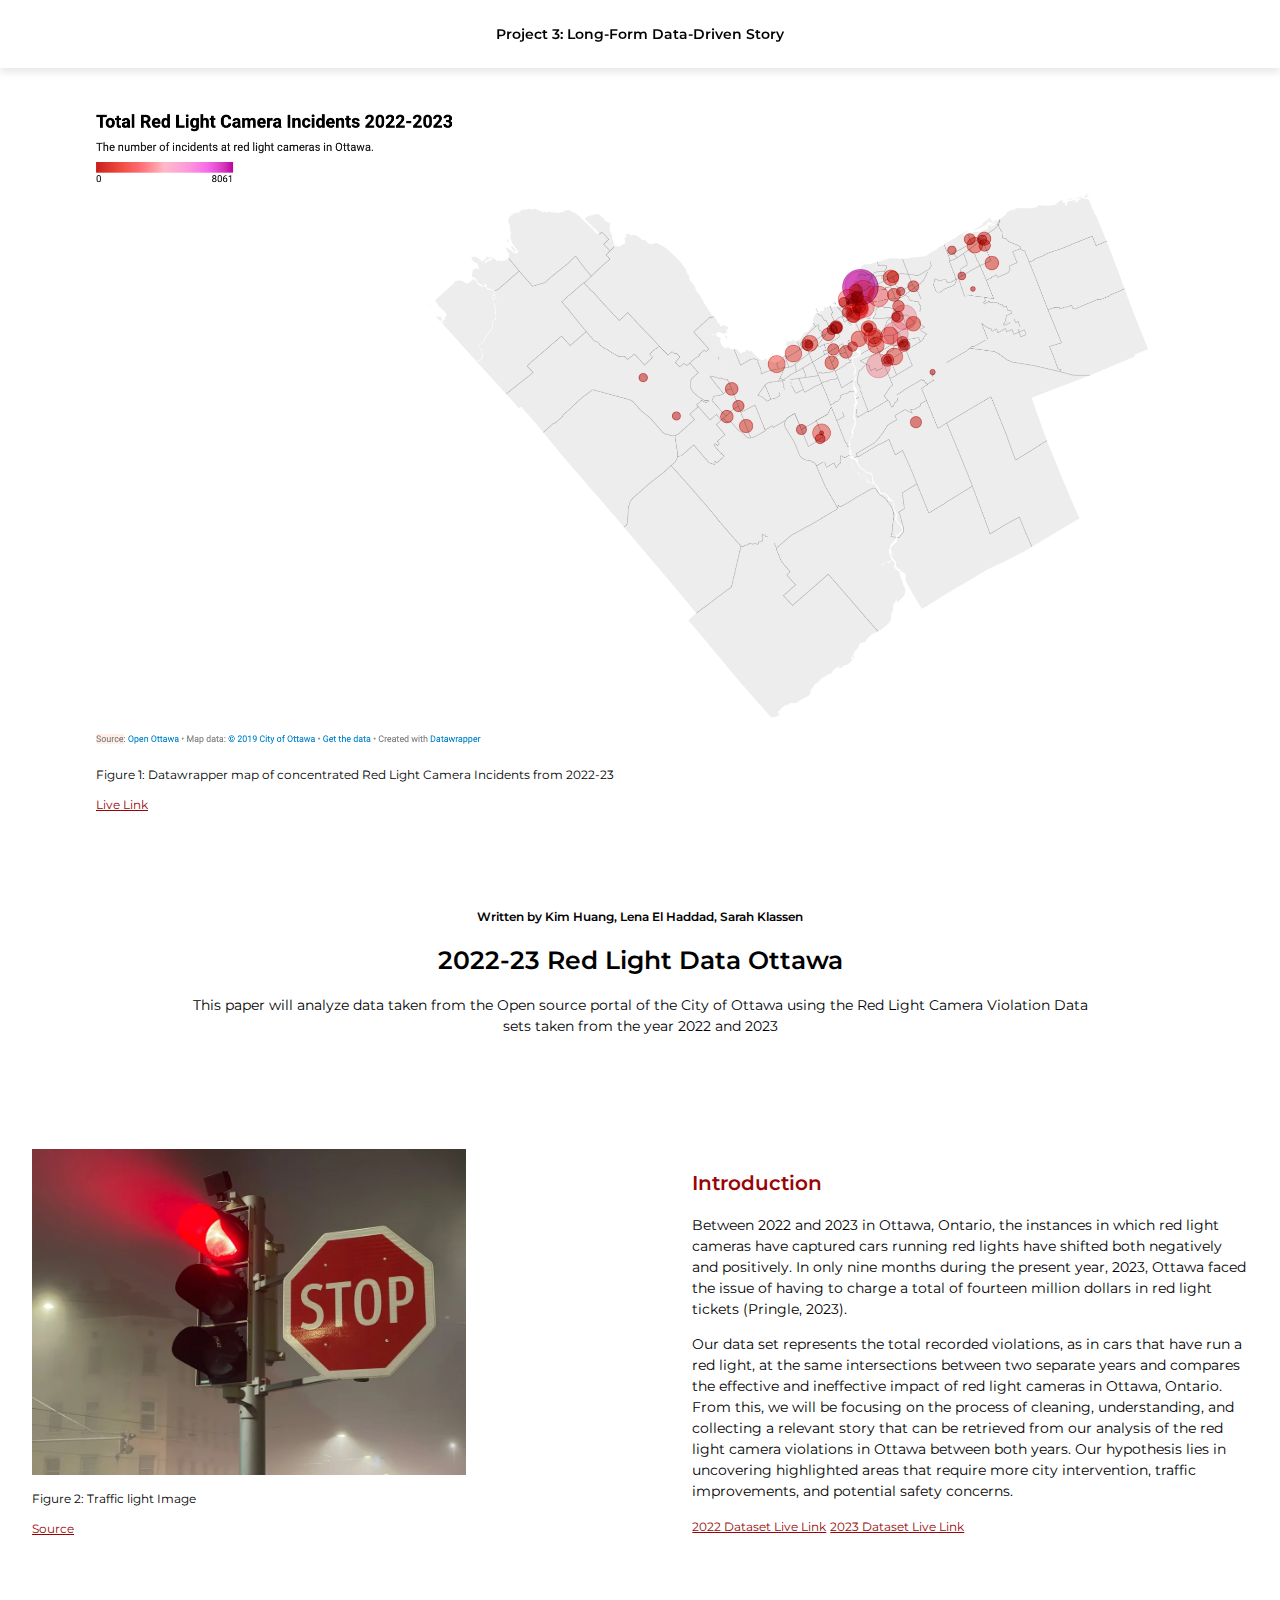
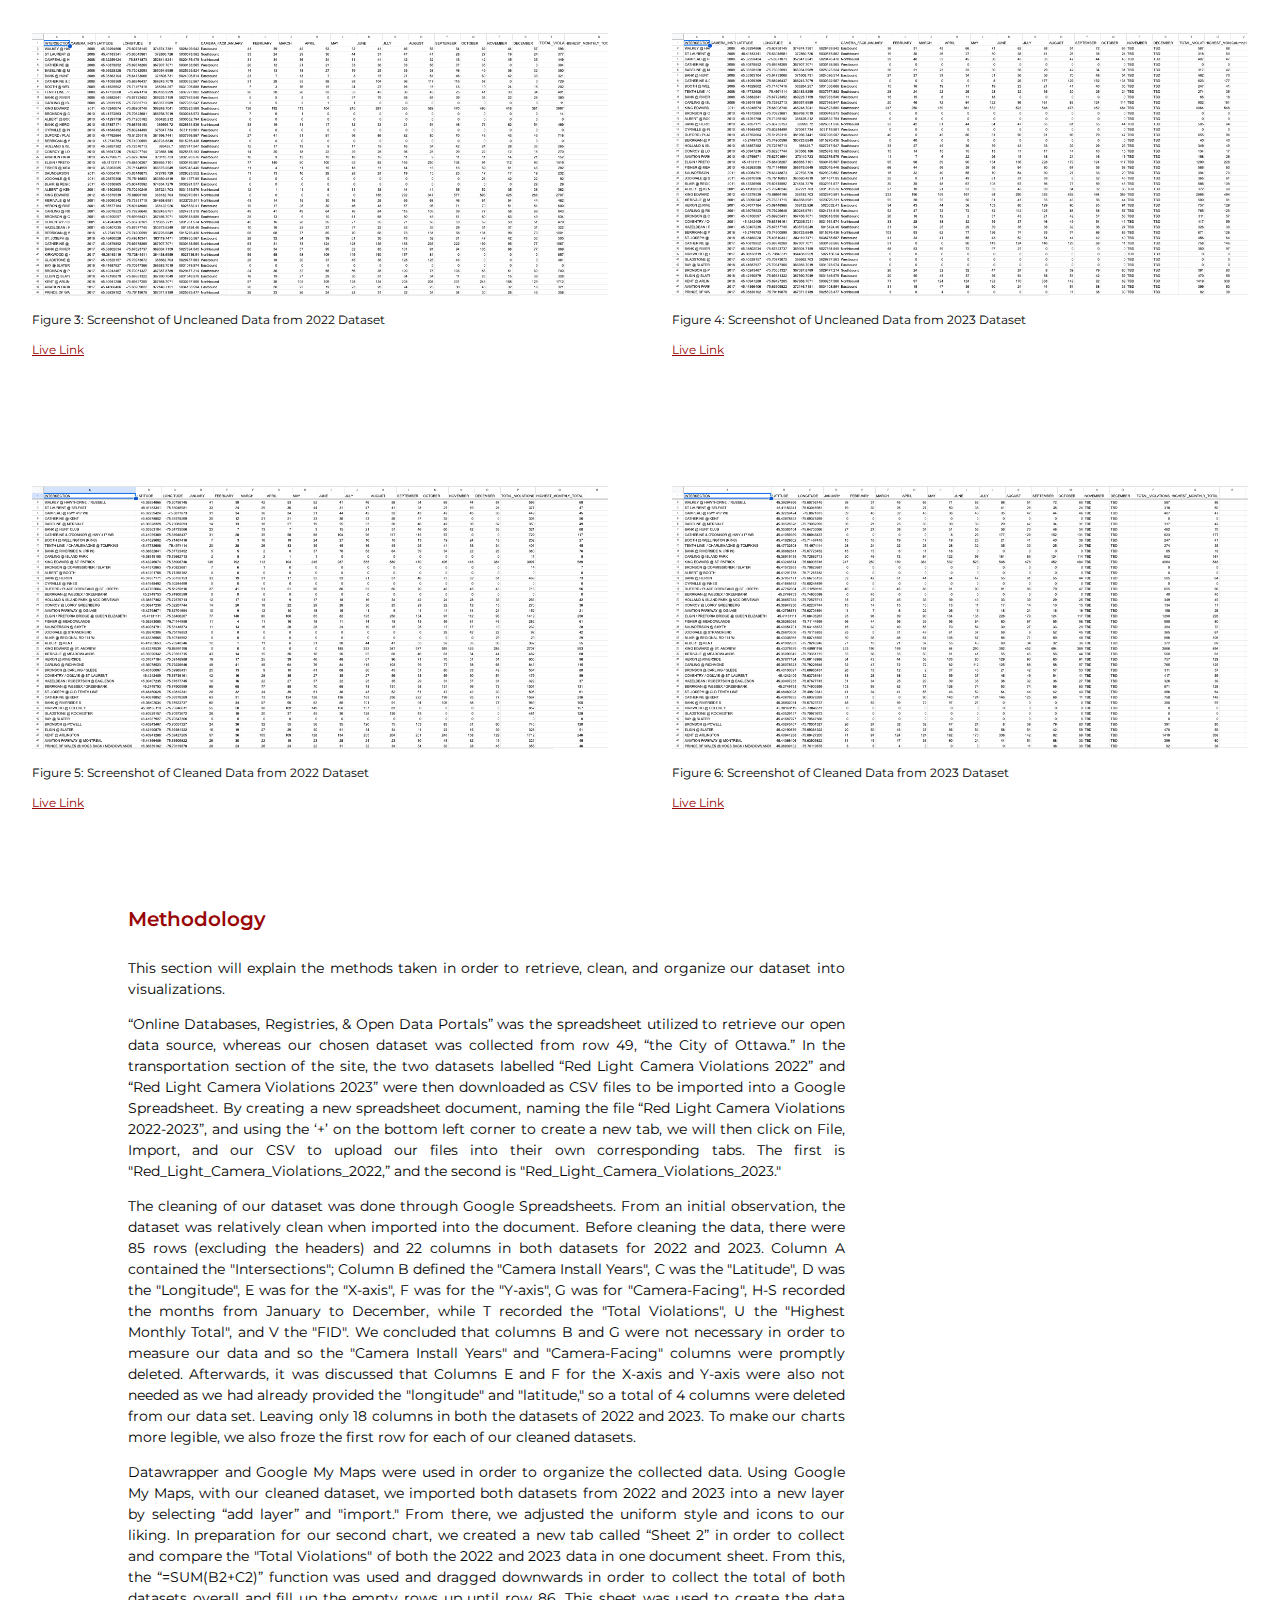
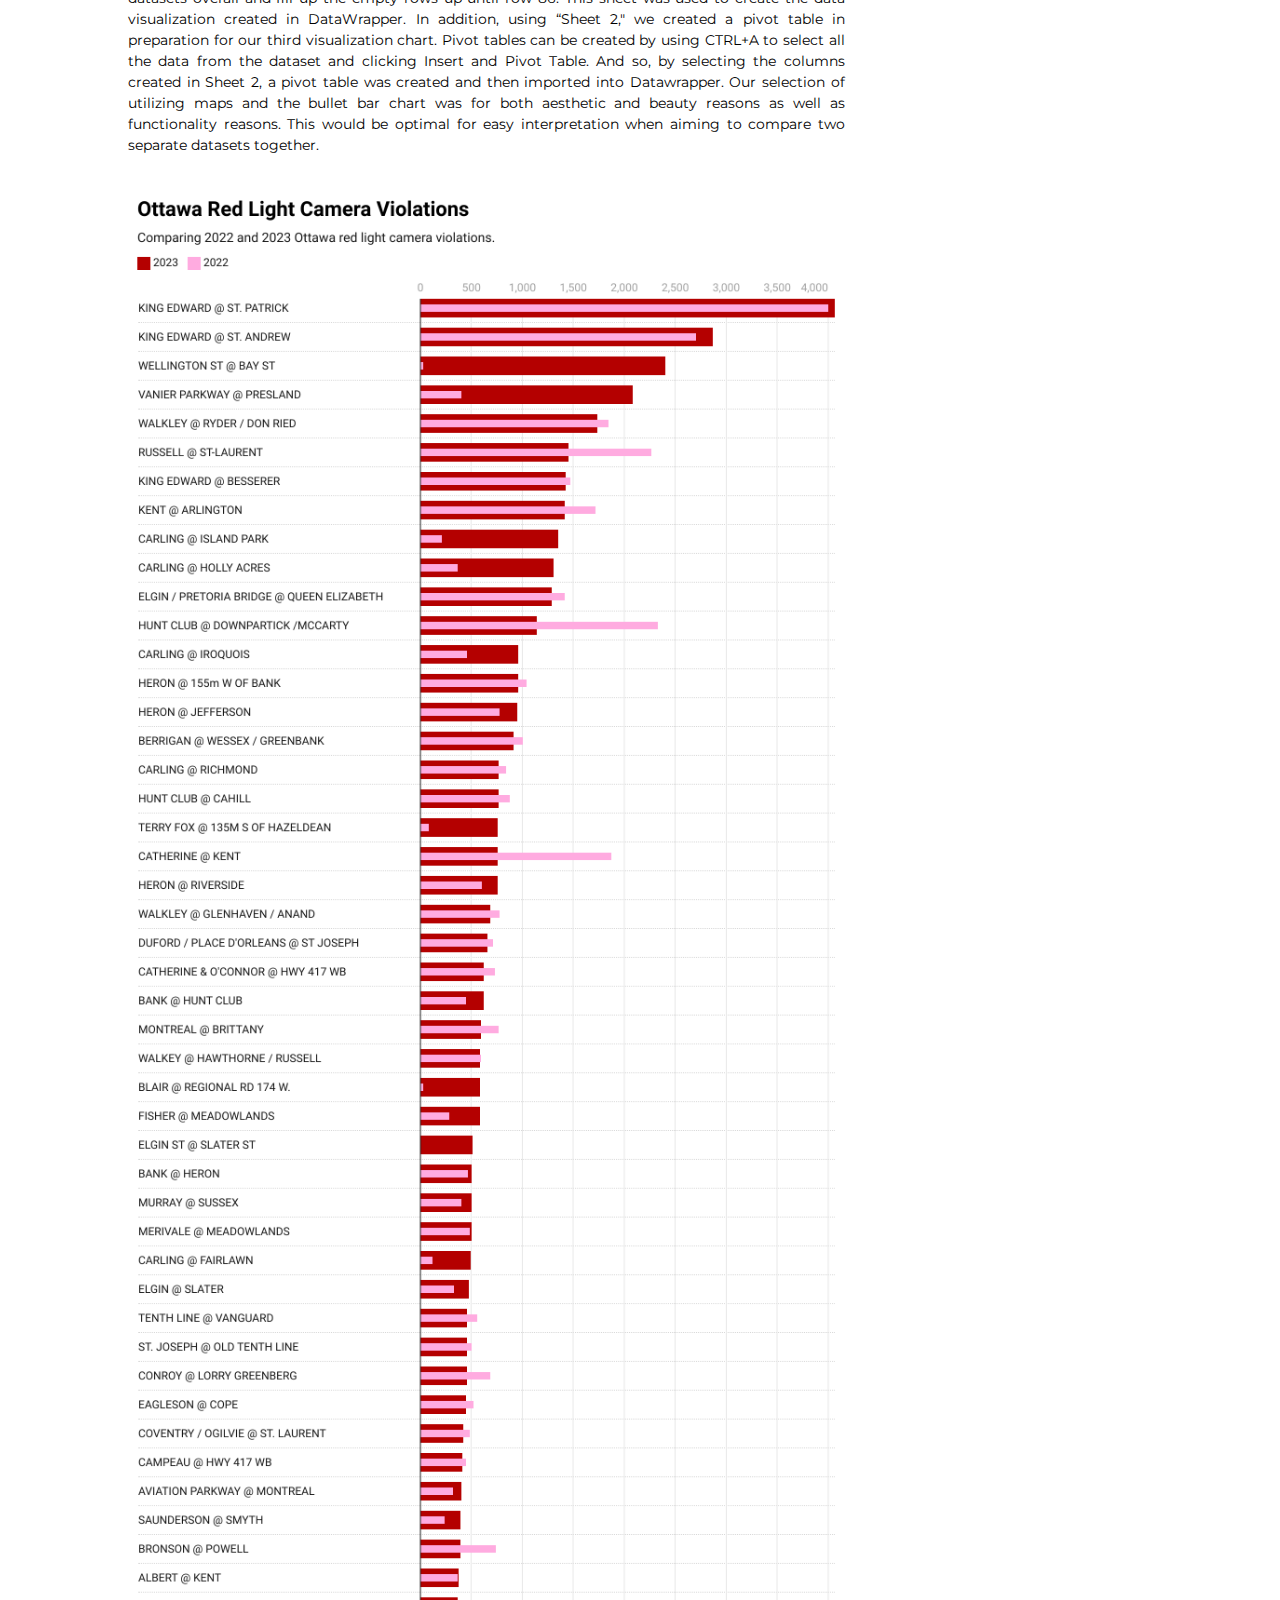
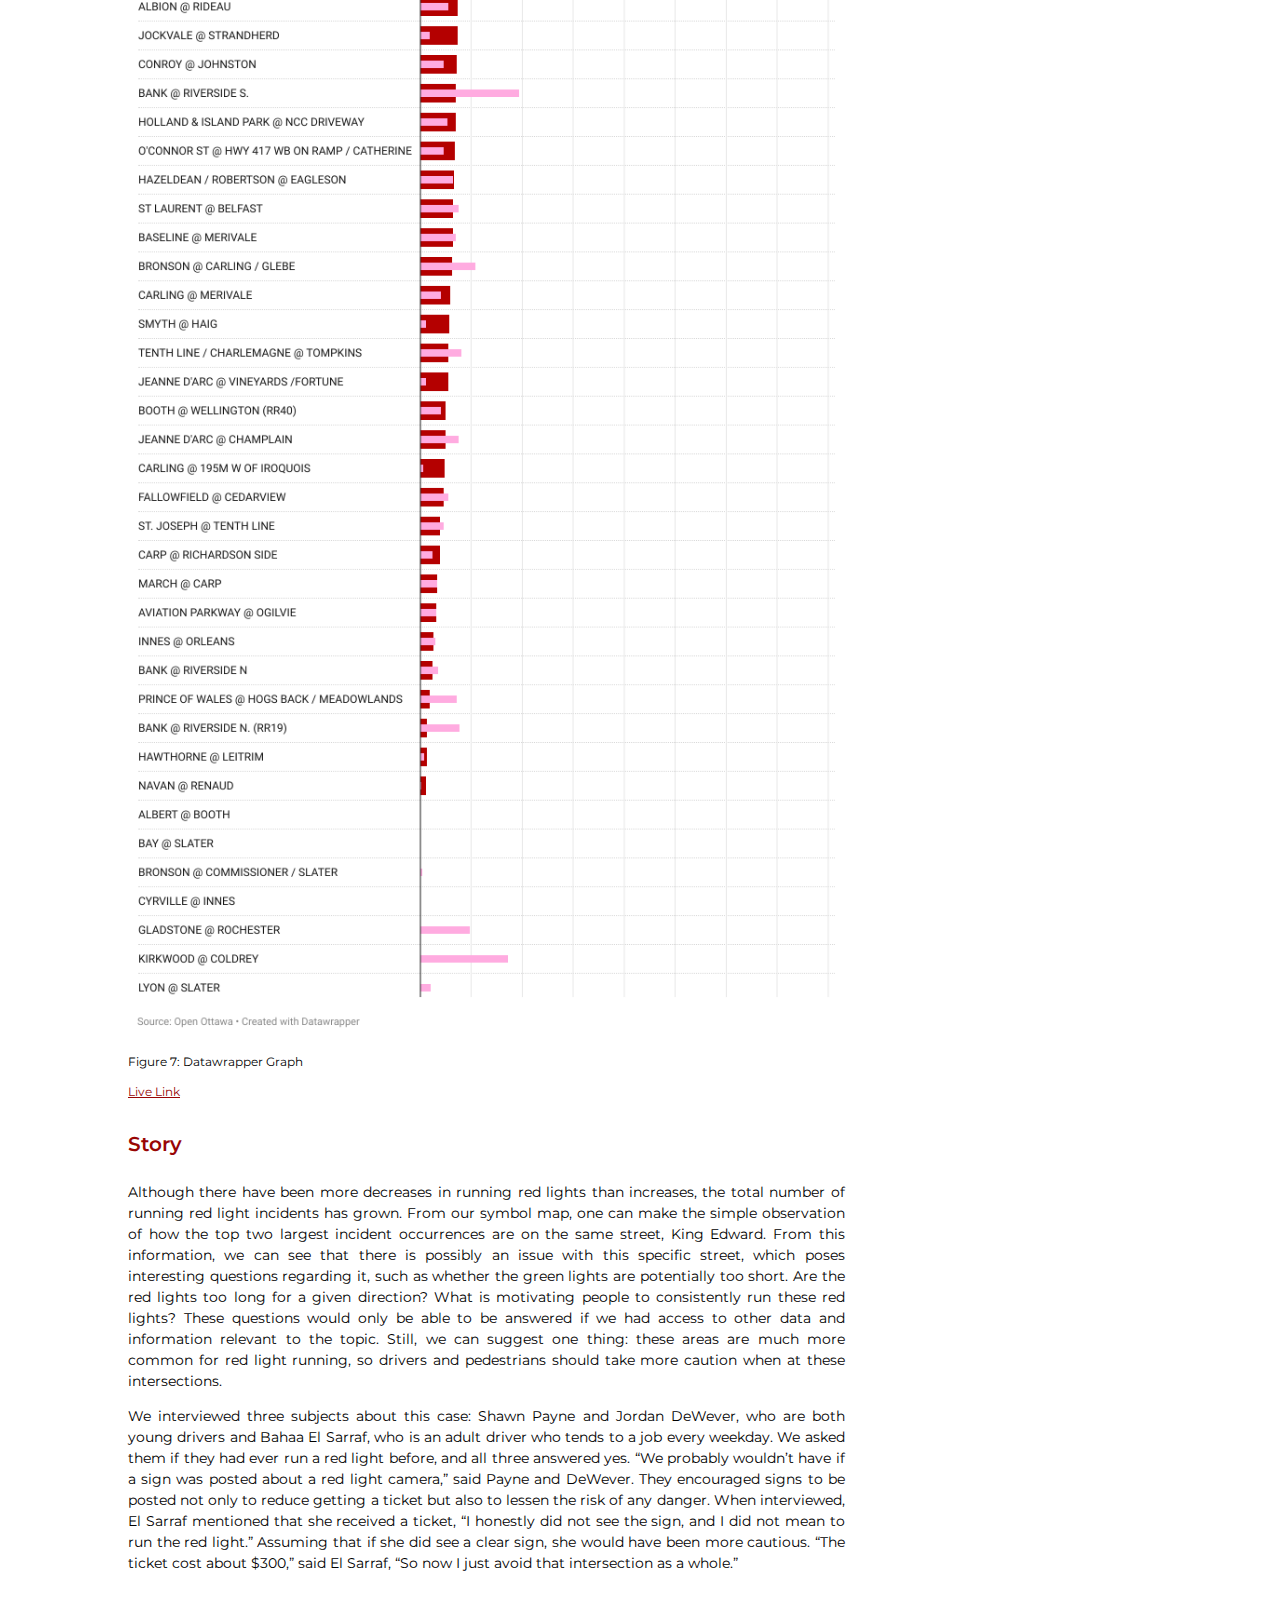
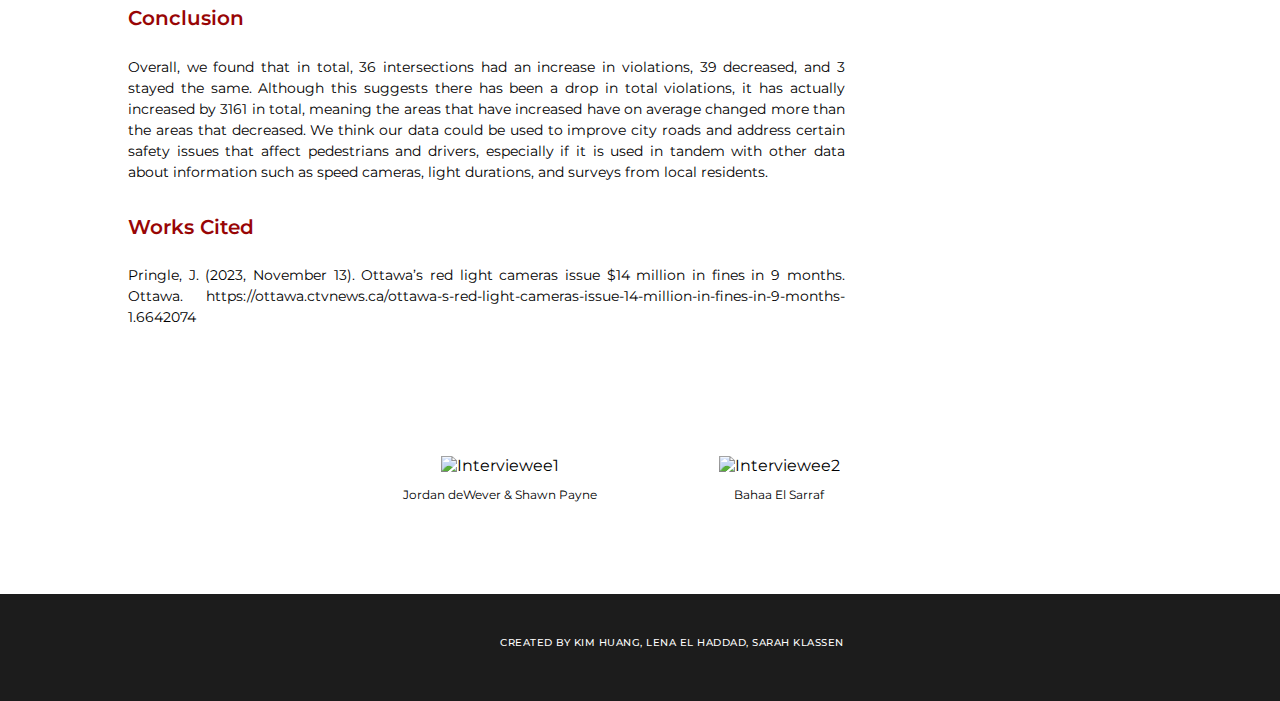
==== index.html @ c61d1dc8 "changed html name" ====
<!DOCTYPE html>
<html lang="en">
<head> 
    <meta charset="UTF-8">
    <meta http-equiv="X-UA-Compatible" content="IE=edge">
    <meta name="viewport" content="width=device-width, initial-scale=1.0">
    <title>Project 3</title>
    <link rel="stylesheet" href="main.css">
    <script src="//code.jquery.com/jquery.min.js"></script>
    <script src="https://ajax.googleapis.com/ajax/libs/jquery/2.2.4/jquery.min.js"></script>
    <script src="https://cdnjs.cloudflare.com/ajax/libs/modernizr/2.8.3/modernizr.js"></script>
    <link rel="preconnect" href="https://fonts.googleapis.com">
    <link rel="preconnect" href="https://fonts.gstatic.com" crossorigin>
    <link href="https://fonts.googleapis.com/css2?family=Montserrat:wght@100;200;300;400;500;600;700;800&display=swap" rel="stylesheet">
</head>
<body>
    <div id="navArea">
        <h1>Project 3: Long-Form Data-Driven Story</h1>
    </div>

    <div id="MapImg1">
        <img id="Img1" src="DataWrap1.png" alt="Our map">
        <p class="ScreenshotCaption">Figure 1: Datawrapper map of concentrated Red Light Camera Incidents from 2022-23</p>
        <a class="LiveLink" href="https://datawrapper.dwcdn.net/SUSxH/5/">Live Link</a>
    </div>

    <div id="Header">
        <p id="Credits">Written by Kim Huang, Lena El Haddad, Sarah Klassen</p>
        <h2>2022-23 Red Light Data Ottawa</h2>
        <p id="HeaderText">This paper will analyze data taken from the Open source portal of the City of Ottawa using the Red Light Camera Violation Data sets taken from the year 2022 and 2023</p>
    </div>

    <div id="IntroductionParent">
        <div class="IntroductionChild">
            <img id="trafficLight" src="TrafficLight.webp" alt="trafficLight">
            <p class="ScreenshotCaption">Figure 2: Traffic light Image</p>
            <a class="LiveLink" href="https://www.way.com/blog/flashing-red-light/">Source</a>
        </div>
        <div class="IntroductionChild" id="IntroTextContainer">
            <h3>Introduction</h3>
            <p id="IntroText">Between 2022 and 2023 in Ottawa, Ontario, the instances in which red light cameras have captured cars running red lights have shifted both negatively and positively. In only nine months during the present year, 2023, Ottawa faced the issue of having to charge a total of fourteen million dollars in red light tickets (Pringle, 2023).
            </p>
            <p id="IntroText">Our data set represents the total recorded violations, as in cars that have run a red light, at the same intersections between two separate years and compares the effective and ineffective impact of red light cameras in Ottawa, Ontario. From this, we will be focusing on the process of cleaning, understanding, and collecting a relevant story that can be retrieved from our analysis of the red light camera violations in Ottawa between both years. Our hypothesis lies in uncovering highlighted areas that require more city intervention, traffic improvements, and potential safety concerns.
            </p>
            <a class="LiveLink" href="https://open.ottawa.ca/datasets/ottawa::red-light-camera-violations-2022/explore?location=45.376546%2C-75.754831%2C2.63">2022 Dataset Live Link</a>
            <a class="LiveLink" href="https://open.ottawa.ca/datasets/ottawa::red-light-camera-violations-2023/explore">2023 Dataset Live Link</a>
        </div>
    </div>

    <div id="UncleanedParent">
        <div class="UncleanedChild">
            <img id="img2" class="dataSc" src="Uncleaned2022.png" alt="Screenshot1">
            <p class="ScreenshotCaption">Figure 3: Screenshot of Uncleaned Data from 2022 Dataset</p>
            <a class="LiveLink" href="https://docs.google.com/spreadsheets/d/1k1891EfFI9F4p30rRtZ5vGc7GWpiw-qe8zsMkojWqHI/edit?usp=sharing">Live Link</a>
        </div>
        <div class="UncleanedChild">
            <img id="img3" class="dataSc" src="Uncleaned2023.png" alt="Screenshot2">
            <p class="ScreenshotCaption">Figure 4:  Screenshot of Uncleaned Data from 2023 Dataset</p>
            <a class="LiveLink" href="https://docs.google.com/spreadsheets/d/1k1891EfFI9F4p30rRtZ5vGc7GWpiw-qe8zsMkojWqHI/edit?usp=sharing">Live Link</a>
        </div>
    </div>
    <div id="UncleanedParent">
        <div class="UncleanedChild">
            <img id="img5" class="dataSc" src="Cleaned2022.png" alt="Screenshot1">
            <p class="ScreenshotCaption">Figure 5: Screenshot of Cleaned Data from 2022 Dataset</p>
            <a class="LiveLink" href="https://docs.google.com/spreadsheets/d/1k1891EfFI9F4p30rRtZ5vGc7GWpiw-qe8zsMkojWqHI/edit?usp=sharing">Live Link</a>
        </div>
        <div class="UncleanedChild">
            <img id="img6" class="dataSc" src="Cleaned2023.png" alt="Screenshot2">
            <p class="ScreenshotCaption">Figure 6:  Screenshot of Cleaned Data from 2023 Dataset</p>
            <a class="LiveLink" href="https://docs.google.com/spreadsheets/d/1k1891EfFI9F4p30rRtZ5vGc7GWpiw-qe8zsMkojWqHI/edit?usp=sharing">Live Link</a>
        </div>
    </div>

    <div id="BodyText">
        <div class="TextContainer">
            <h4>Methodology</h4>
            <p class="Paragraph">This section will explain the methods taken in order to retrieve, clean, and organize our dataset into visualizations. 
            </p>
            <p class="Paragraph">“Online Databases, Registries, & Open Data Portals” was the spreadsheet utilized to retrieve our open data source, whereas our chosen dataset was collected from row 49, “the City of Ottawa.” In the transportation section of the site, the two datasets labelled “Red Light Camera Violations 2022” and “Red Light Camera Violations 2023” were then downloaded as CSV files to be imported into a Google Spreadsheet. By creating a new spreadsheet document, naming the file “Red Light Camera Violations 2022-2023”, and using the ‘+’ on the bottom left corner to create a new tab, we will then click on File, Import, and our CSV to upload our files into their own corresponding tabs. The first is "Red_Light_Camera_Violations_2022,” and the second is "Red_Light_Camera_Violations_2023."</p>
            <p class="Paragraph">The cleaning of our dataset was done through Google Spreadsheets. From an initial observation, the dataset was relatively clean when imported into the document. Before cleaning the data, there were 85 rows (excluding the headers) and 22 columns in both datasets for 2022 and 2023. Column A contained the "Intersections"; Column B defined the "Camera Install Years", C was the "Latitude", D was the "Longitude", E was for the "X-axis", F was for the "Y-axis", G was for "Camera-Facing", H-S recorded the months from January to December, while T recorded the "Total Violations", U the "Highest Monthly Total", and V the "FID". We concluded that columns B and G were not necessary in order to measure our data and so the "Camera Install Years" and "Camera-Facing" columns were promptly deleted. Afterwards, it was discussed that Columns E and F for the X-axis and Y-axis were also not needed as we had already provided the "longitude" and "latitude," so a total of 4 columns were deleted from our data set. Leaving only 18 columns in both the datasets of 2022 and 2023. To make our charts more legible, we also froze the first row for each of our cleaned datasets.
            </p>
            <p class="Paragraph">Datawrapper and Google My Maps were used in order to organize the collected data. Using Google My Maps, with our cleaned dataset, we imported both datasets from 2022 and 2023 into a new layer by selecting “add layer” and "import." From there, we adjusted the uniform style and icons to our liking. In preparation for our second chart, we created a new tab called “Sheet 2” in order to collect and compare the "Total Violations" of both the 2022 and 2023 data in one document sheet. From this, the “=SUM(B2+C2)” function was used and dragged downwards in order to collect the total of both datasets overall and fill up the empty rows up until row 86. This sheet was used to create the data visualization created in DataWrapper. In addition, using “Sheet 2," we created a pivot table in preparation for our third visualization chart. Pivot tables can be created by using CTRL+A to select all the data from the dataset and clicking Insert and Pivot Table. And so, by selecting the columns created in Sheet 2, a pivot table was created and then imported into Datawrapper. Our selection of utilizing maps and the bullet bar chart was for both aesthetic and beauty reasons as well as functionality reasons. This would be optimal for easy interpretation when aiming to compare two separate datasets together. 
            </p>
        </div>
        <div class="TextContainer" id="TextImg">
            <img id="img4" src="x9vP7-ottawa-red-light-camera-violations.png" alt="Screenshot3">
            <p class="ScreenshotCaption">Figure 7: Datawrapper Graph</p>
            <a class="LiveLink" href="https://datawrapper.dwcdn.net/x9vP7/3/">Live Link</a>
        </div>
        <div class="TextContainer">
            <h4>Story</h4>
            <p class="Paragraph">Although there have been more decreases in running red lights than increases, the total number of running red light incidents has grown. From our symbol map, one can make the simple observation of how the top two largest incident occurrences are on the same street, King Edward. From this information, we can see that there is possibly an issue with this specific street, which poses interesting questions regarding it, such as whether the green lights are potentially too short. Are the red lights too long for a given direction? What is motivating people to consistently run these red lights? These questions would only be able to be answered if we had access to other data and information relevant to the topic. Still, we can suggest one thing: these areas are much more common for red light running, so drivers and pedestrians should take more caution when at these intersections.
            </p>
            <p class="Paragraph">
                We interviewed three subjects about this case: Shawn Payne and Jordan DeWever, who are both young drivers and Bahaa El Sarraf, who is an adult driver who tends to a job every weekday. We asked them if they had ever run a red light before, and all three answered yes. “We probably wouldn’t have if a sign was posted about a red light camera,” said Payne and DeWever. They encouraged signs to be posted not only to reduce getting a ticket but also to lessen the risk of any danger. When interviewed, El Sarraf mentioned that she received a ticket, “I honestly did not see the sign, and I did not mean to run the red light.” Assuming that if she did see a clear sign, she would have been more cautious. “The ticket cost about $300,” said El Sarraf, “So now I just avoid that intersection as a whole.”
            </p>
        </div>
        <div class="TextContainer">
            <h4>Conclusion</h4>
            <p class="Paragraph">Overall, we found that in total, 36 intersections had an increase in violations, 39 decreased, and 3 stayed the same. Although this suggests there has been a drop in total violations, it has actually increased by 3161 in total, meaning the areas that have increased have on average changed more than the areas that decreased. We think our data could be used to improve city roads and address certain safety issues that affect pedestrians and drivers, especially if it is used in tandem with other data about information such as speed cameras, light durations, and surveys from local residents.</p>
        </div>
        <div class="TextContainer">
            <h4>Works Cited</h4>
            <p class="Paragraph">Pringle, J. (2023, November 13). Ottawa’s red light cameras issue $14 million in fines in 9 months. Ottawa. https://ottawa.ctvnews.ca/ottawa-s-red-light-cameras-issue-14-million-in-fines-in-9-months-1.6642074 
            </p>
        </div>
    </div>

</body>
<footer>
    <div id="ImgParent">
        <div class="ImgChild"> 
            <img class="Interviewee" src="Interviewee1.png" alt="Interviewee1">
            <p class="IntName">Jordan deWever & Shawn Payne</p>
        </div>
        <div class="ImgChild"> 
            <img class="Interviewee" src="Interviewee2.png" alt="Interviewee2">
            <p class="IntName">Bahaa El Sarraf</p>
        </div>
    </div>

    <div id="FooterCred">
        <p id="FooterTxt">Created by Kim Huang, Lena El Haddad, Sarah Klassen</p>
    </div>
</footer>
---- main.css ----
body
{
    font-family: 'Montserrat';
    margin: 0; /* Body has a default margin of 8px */
    animation: fadeInAnimation ease 0.5s;
    animation-iteration-count: 1;
    animation-fill-mode: forwards;
    scroll-behavior: smooth;
}

#navArea
{
    width: 100%;
    padding-top: 1em;
    margin-top: -5em;
    background-color: white;
    position: fixed;
    box-shadow: 0 4px 8px rgba(0, 0, 0, 0.1);
}

#MapImg1
{
    margin-top: 5em;
    margin-right: 5%;
    margin-left: 5%;
}

#MapImg1, .UncleanedChild
{
    padding: 2em;
}

.dataSc
{
    width: 100%;
}

.ScreenshotCaption
{
    font-size: 12px;
}

#Img1
{
    width: 100%;
}

.LiveLink
{
    color: rgb(152, 5, 5);
    font-size: 12px;
}

h1
{
    font-family: 'Montserrat';
    text-align: center;
    font-size: 14px;
    padding-bottom: 15px;
    font-weight: 600;
}

#Header
{
    margin-top: 4em;
    text-align: center;
    font-family: 'Montserrat';
}

#Credits
{
    font-size: 12px;
    font-weight: 600;
}

h2
{
    font-size: 25px;
    font-weight: 600;
}

#HeaderText
{
    font-size: 14px;
    font-weight: 400;
    padding-left: 15%;
    padding-right: 15%;
    line-height: 1.5em;
}

#HrDivider
{
    margin-top: 4em;
    margin-bottom: 4em;
    width: 70%;
    border: 0.5px solid rgb(152, 5, 5);
    opacity: 20%;
}

#trafficLight
{
    width: 50%;
    min-width: 12em;
}

#IntroductionParent, #ImgParent, #UncleanedParent
{
    display: flex;
    justify-content: center;
    align-items: center;
}

#IntroductionParent
{
    margin-top: 7em;
}

#UncleanedParent
{
    margin-top: 4em;
}

#IntroTextContainer
{
    width: 50%;
    margin-left: -15em;
}

#ImgParent
{
    text-align: center;
}

.IntroductionChild
{
    margin-right: 2em;
    margin-left: 2em;
}

h3, h4
{
    color: rgb(152, 5, 5);
    font-size: 20px;
    font-weight: 600;
    font-family: 'Montserrat';
}

#img4
{
    width: 100%;
}

#IntroText
{
    font-size: 14px;
    line-height: 1.5em;
}

#BodyText
{
    margin-top: 4em;
    margin-bottom: 4em;
    padding-left: 10%;
    padding-right: 10%;
}

.TextContainer
{   
   width: 70%;
   margin-top: 2em;
   margin-bottom: 2em;
}

.Paragraph
{
    text-align: justify;
    font-size: 14px;
    line-height: 1.5em;
}

footer
{
    margin-top: 8em;
}

.Interviewee
{
    width: 10em;
    margin-right: 5em;
    margin-left: 5em;
}

.IntName
{
    font-size: 12px;
    font-weight: 400;
}

#FooterHr
{
    width: 70%;
    margin-top: 7em;
    margin-bottom: 2em;
    border: 0.5px solid rgb(152, 5, 5);
    opacity: 20%;
}

#FooterTxt
{
    font-size: 10px;
    font-weight: 500;
    letter-spacing: 0.5px;;
    color: white;
    margin-bottom: 2em;
    text-transform: uppercase;
}

#FooterCred
{
    text-align: center;
    padding: 2em;
    margin-top: 5em;
    width: 100%;
    background-color: rgb(28, 28, 28);
}
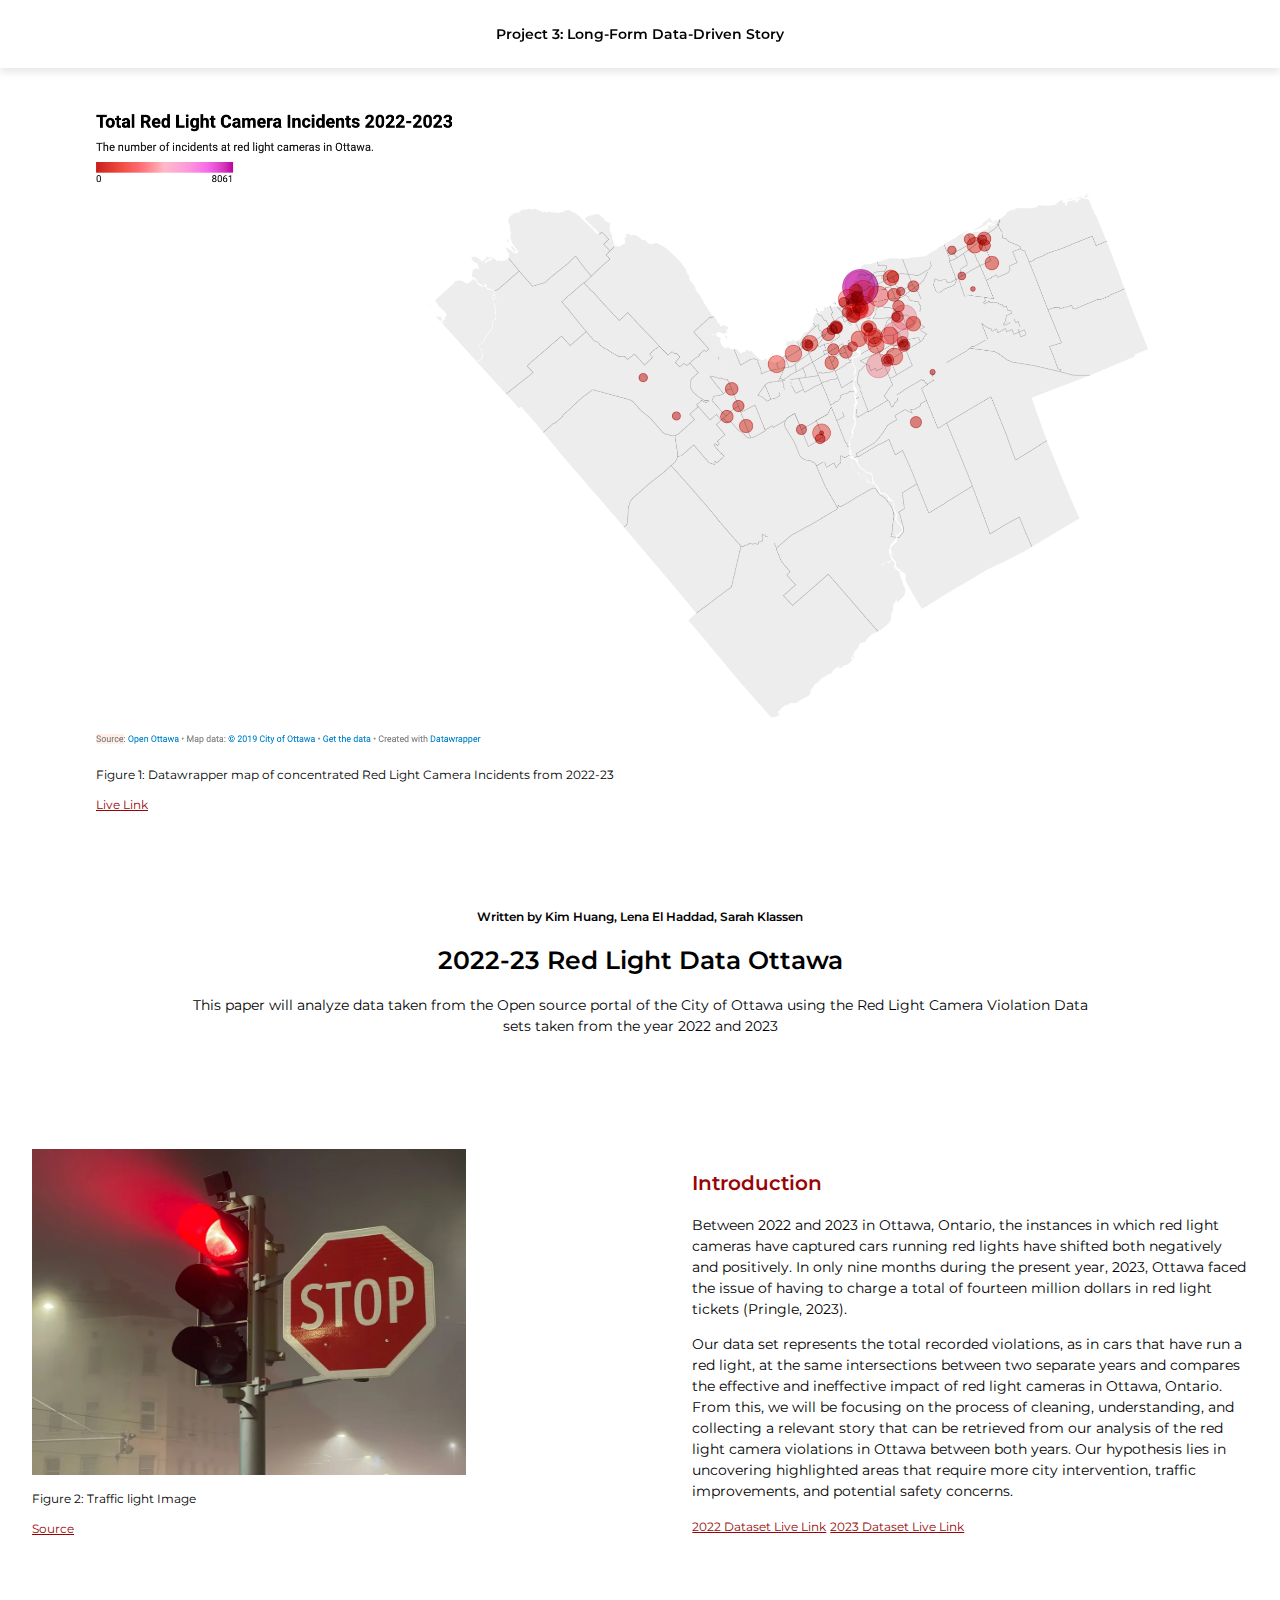
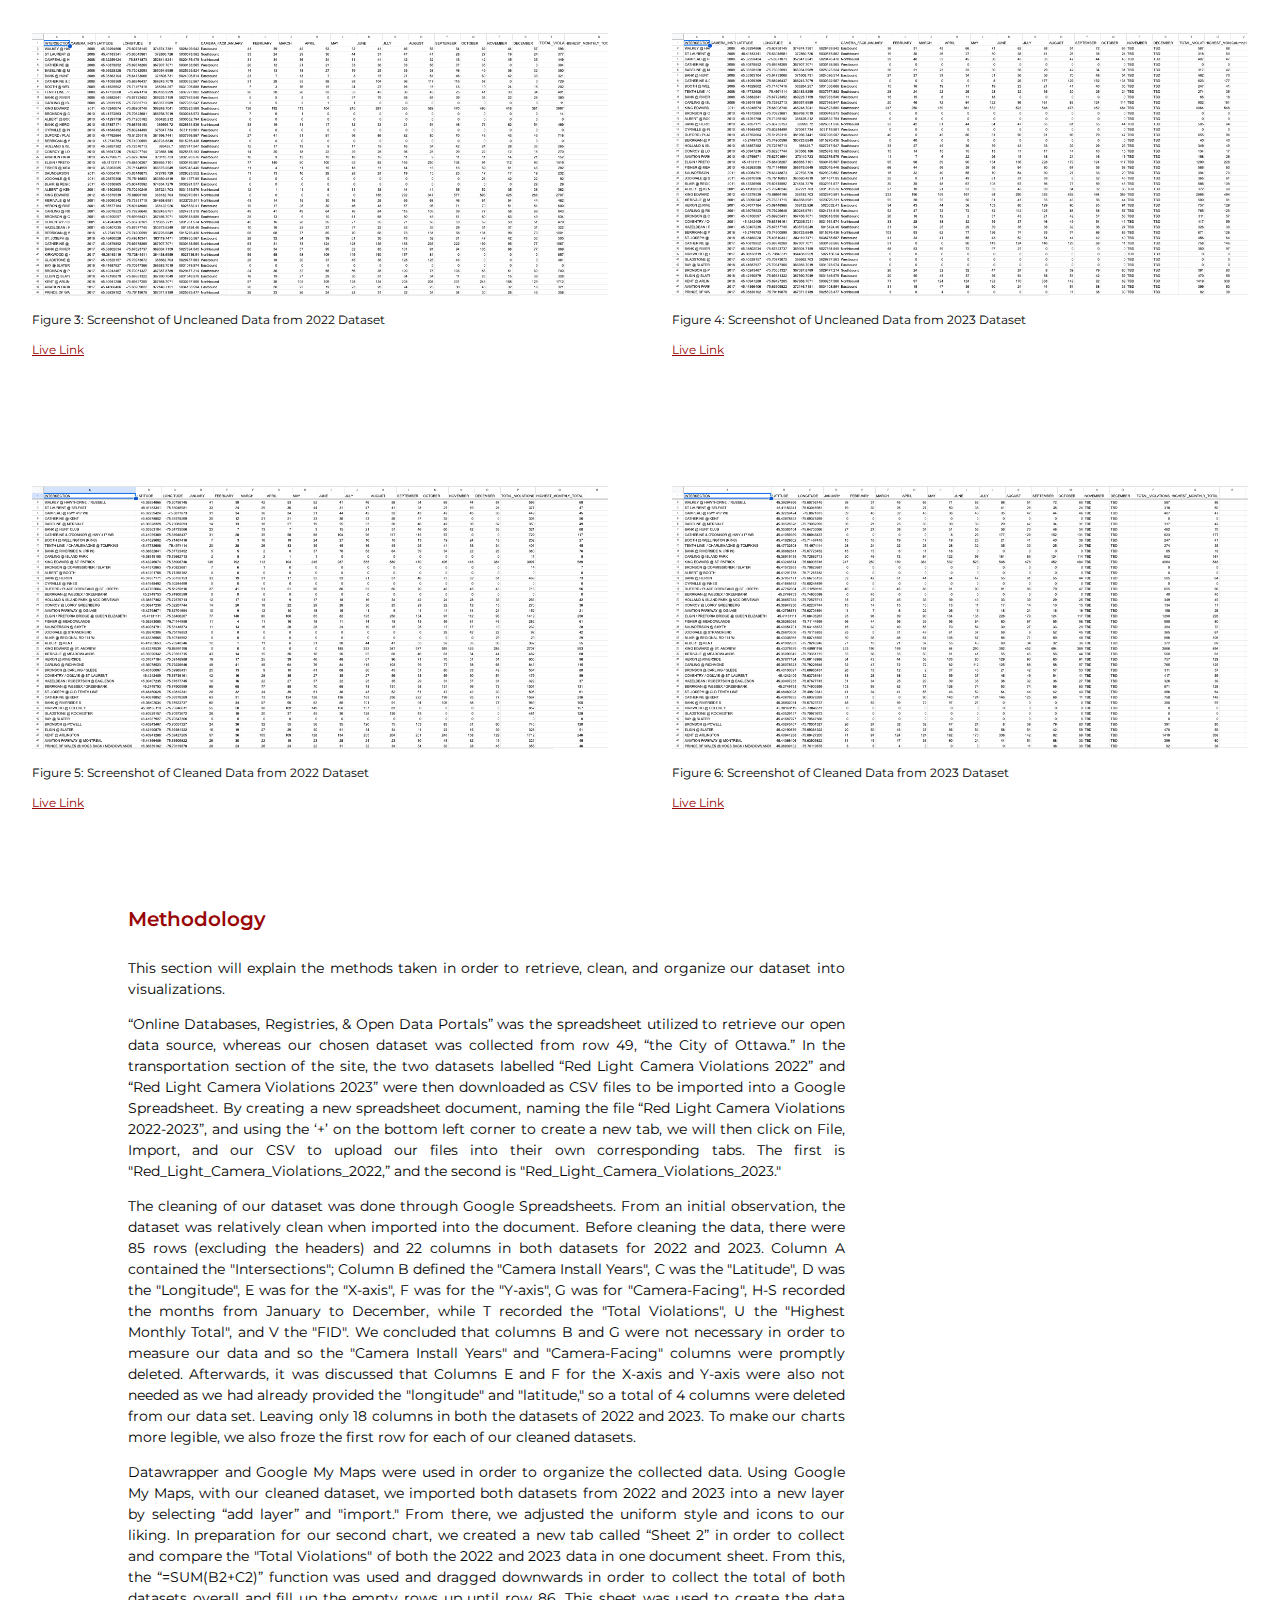
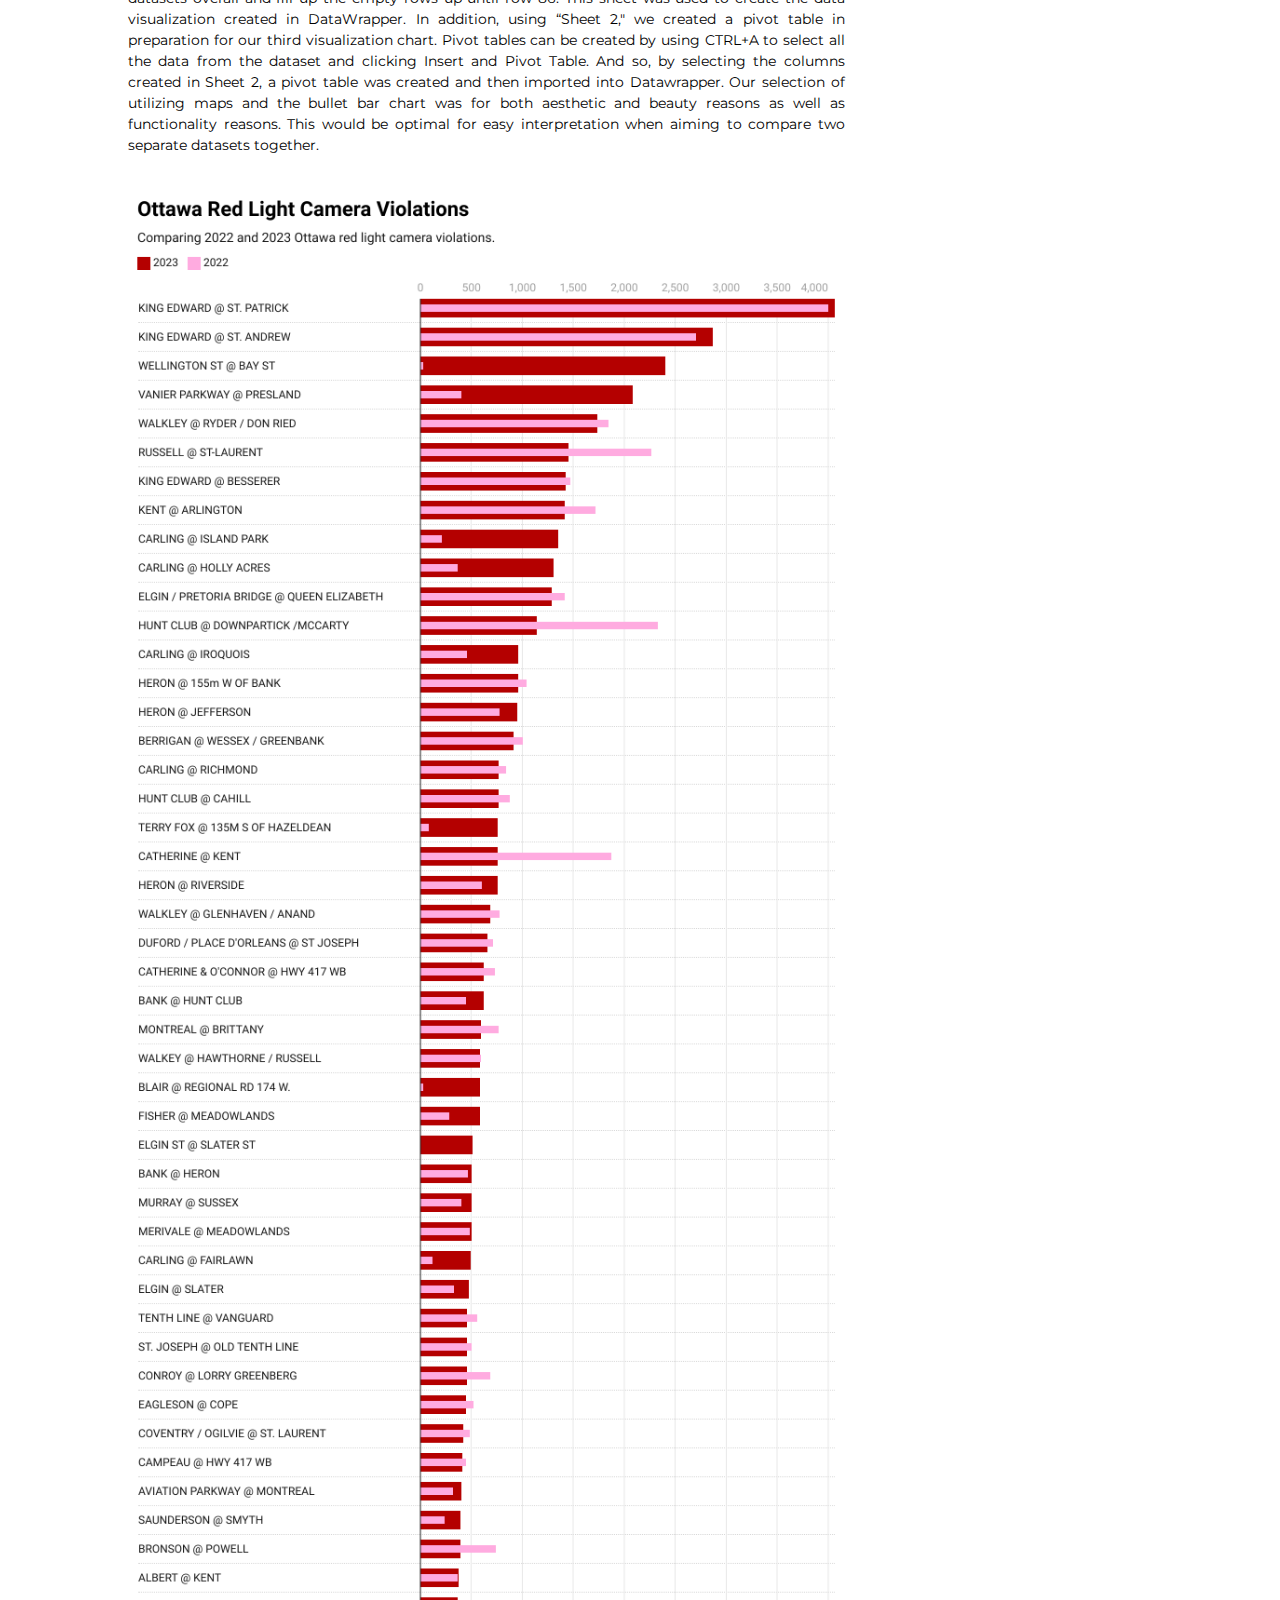
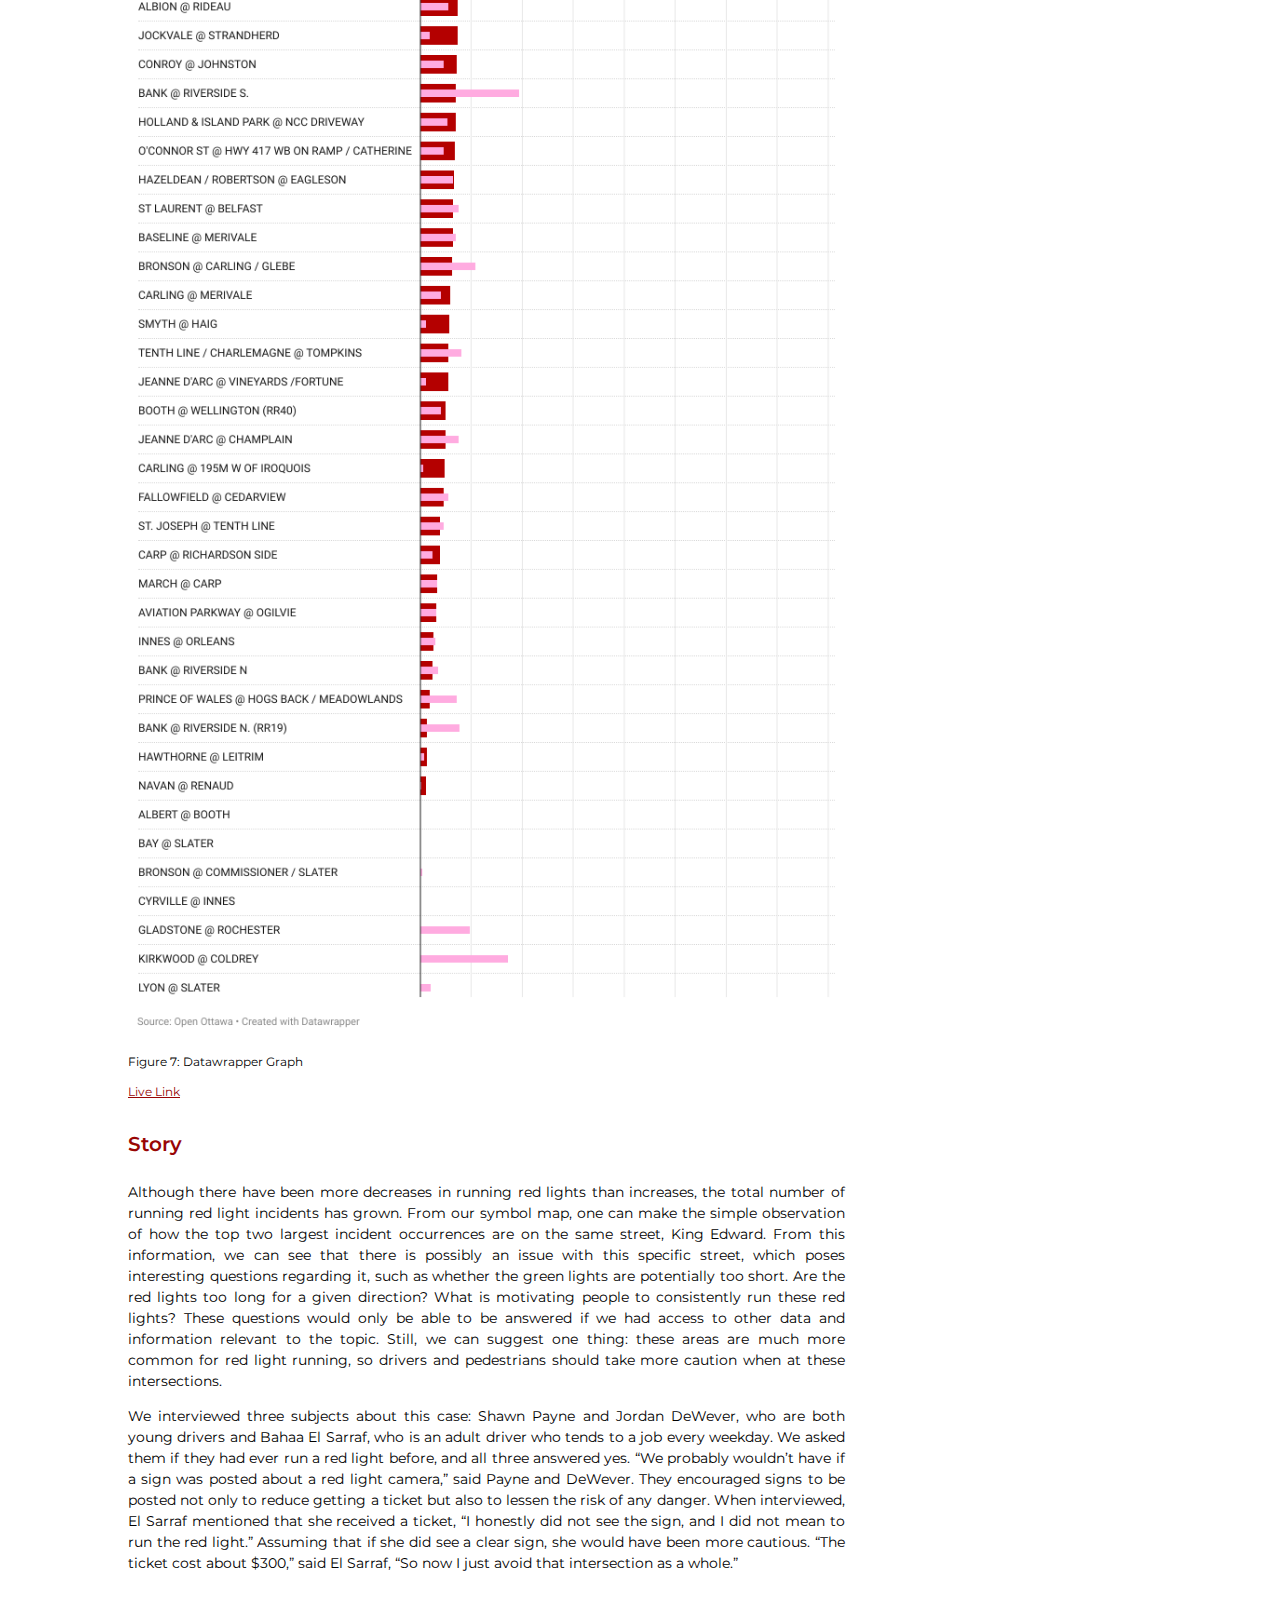
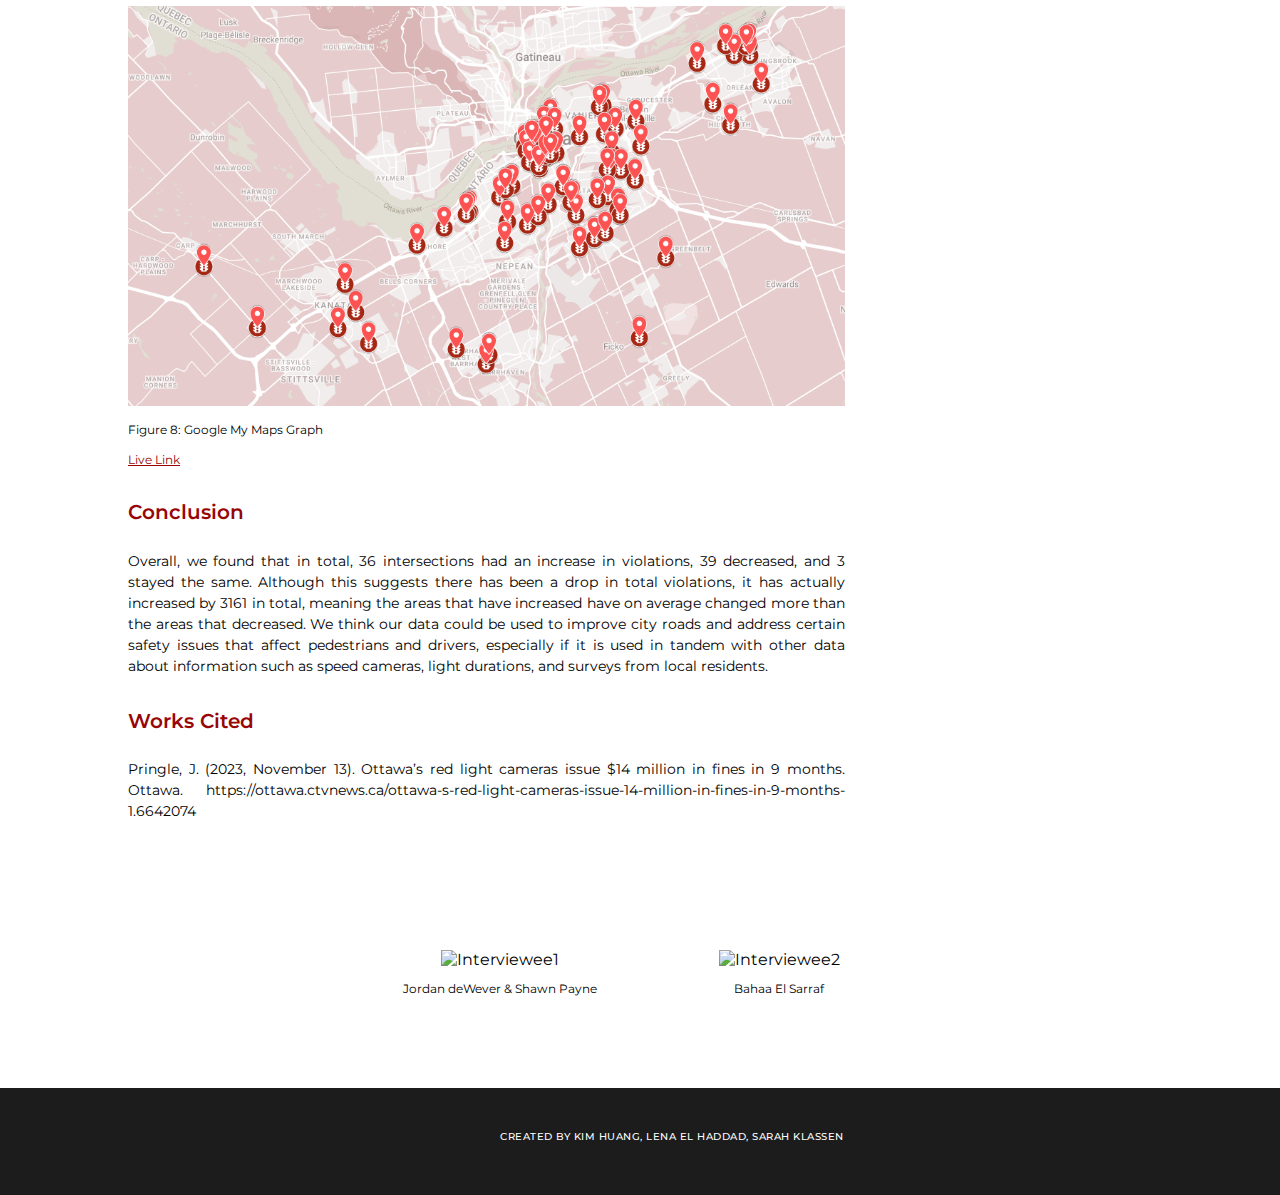
==== commit fd47f51f: "added google my maps image" ====
--- a/index.html
+++ b/index.html
@@ -96,6 +96,11 @@
                 We interviewed three subjects about this case: Shawn Payne and Jordan DeWever, who are both young drivers and Bahaa El Sarraf, who is an adult driver who tends to a job every weekday. We asked them if they had ever run a red light before, and all three answered yes. “We probably wouldn’t have if a sign was posted about a red light camera,” said Payne and DeWever. They encouraged signs to be posted not only to reduce getting a ticket but also to lessen the risk of any danger. When interviewed, El Sarraf mentioned that she received a ticket, “I honestly did not see the sign, and I did not mean to run the red light.” Assuming that if she did see a clear sign, she would have been more cautious. “The ticket cost about $300,” said El Sarraf, “So now I just avoid that intersection as a whole.”
             </p>
         </div>
+        <div class="TextContainer" id="TextImg">
+            <img id="img4" src="Mymaps.png" alt="Screenshot4">
+            <p class="ScreenshotCaption">Figure 8: Google My Maps Graph</p>
+            <a class="LiveLink" href="https://www.google.com/maps/d/u/5/embed?mid=1TSr9j1adJDhwD1HuizYbwrde_gMikKk&ehbc=2E312F">Live Link</a>
+        </div>
         <div class="TextContainer">
             <h4>Conclusion</h4>
             <p class="Paragraph">Overall, we found that in total, 36 intersections had an increase in violations, 39 decreased, and 3 stayed the same. Although this suggests there has been a drop in total violations, it has actually increased by 3161 in total, meaning the areas that have increased have on average changed more than the areas that decreased. We think our data could be used to improve city roads and address certain safety issues that affect pedestrians and drivers, especially if it is used in tandem with other data about information such as speed cameras, light durations, and surveys from local residents.</p>
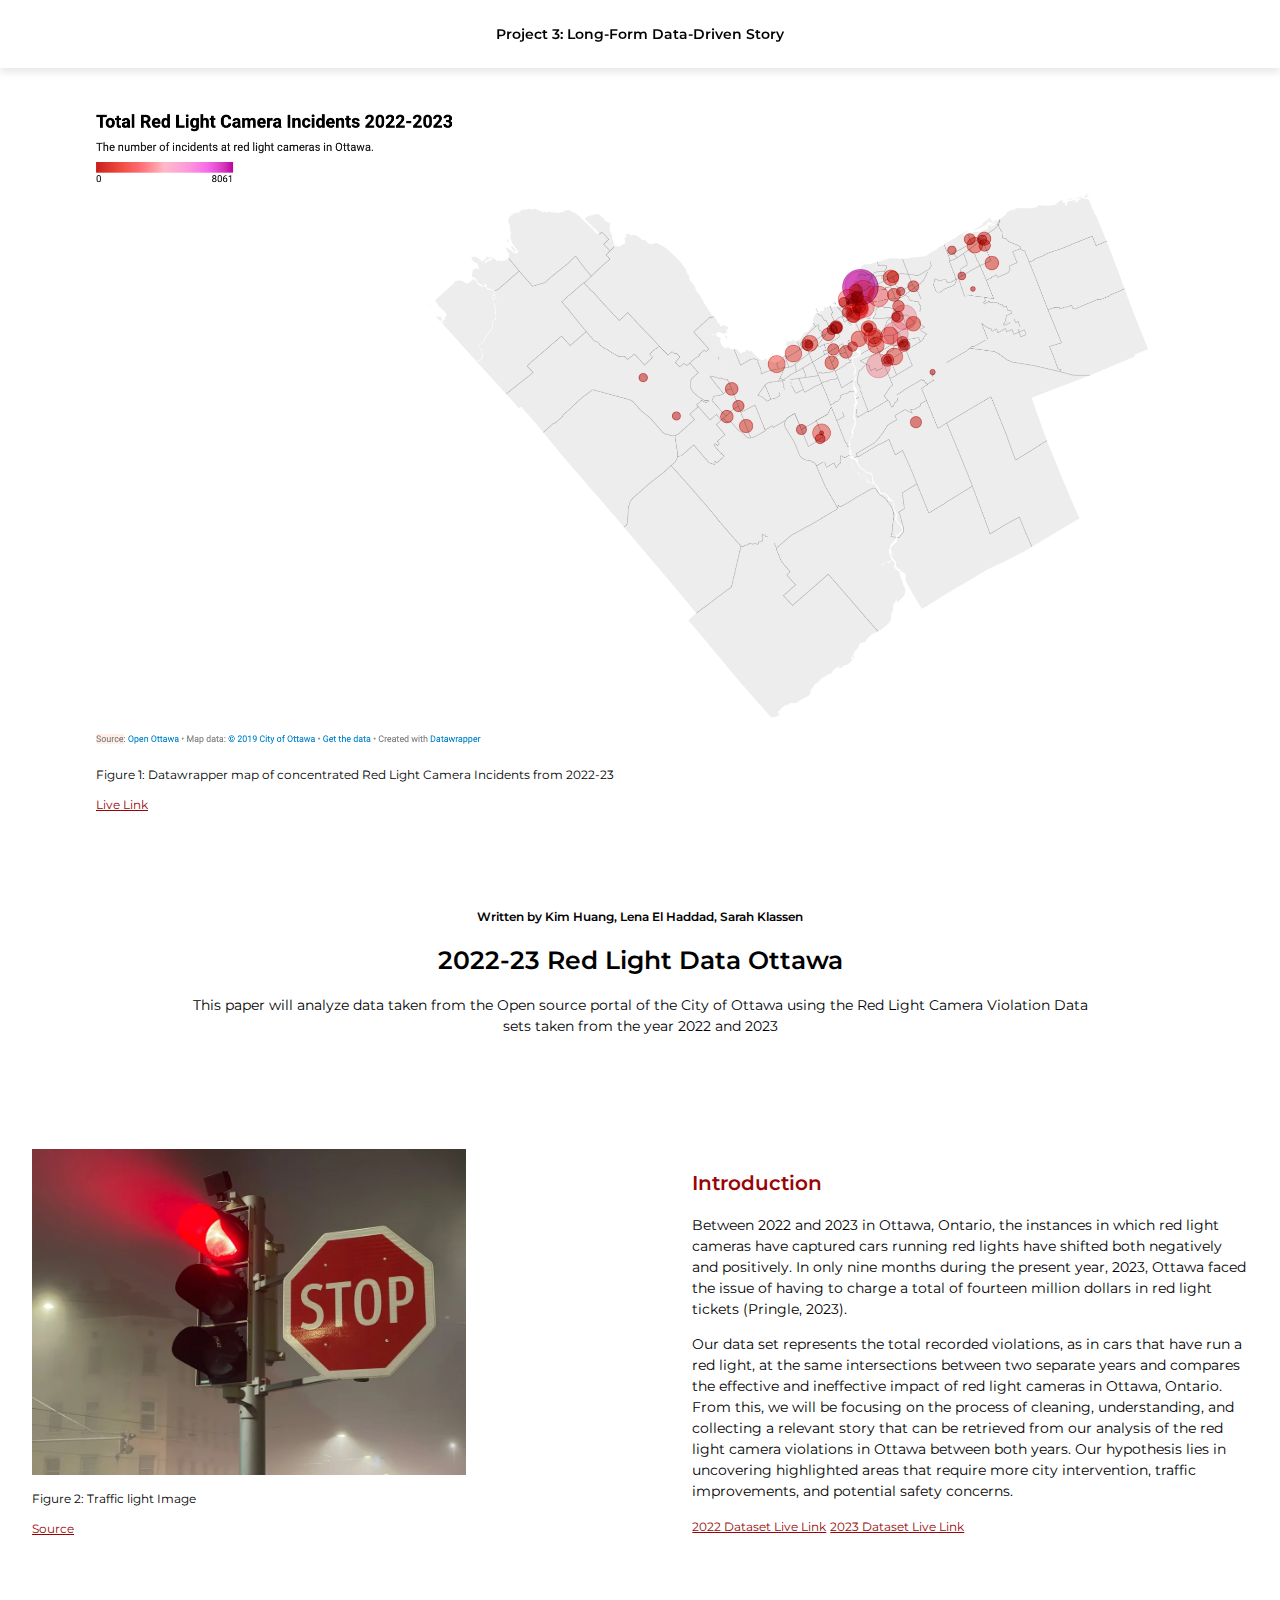
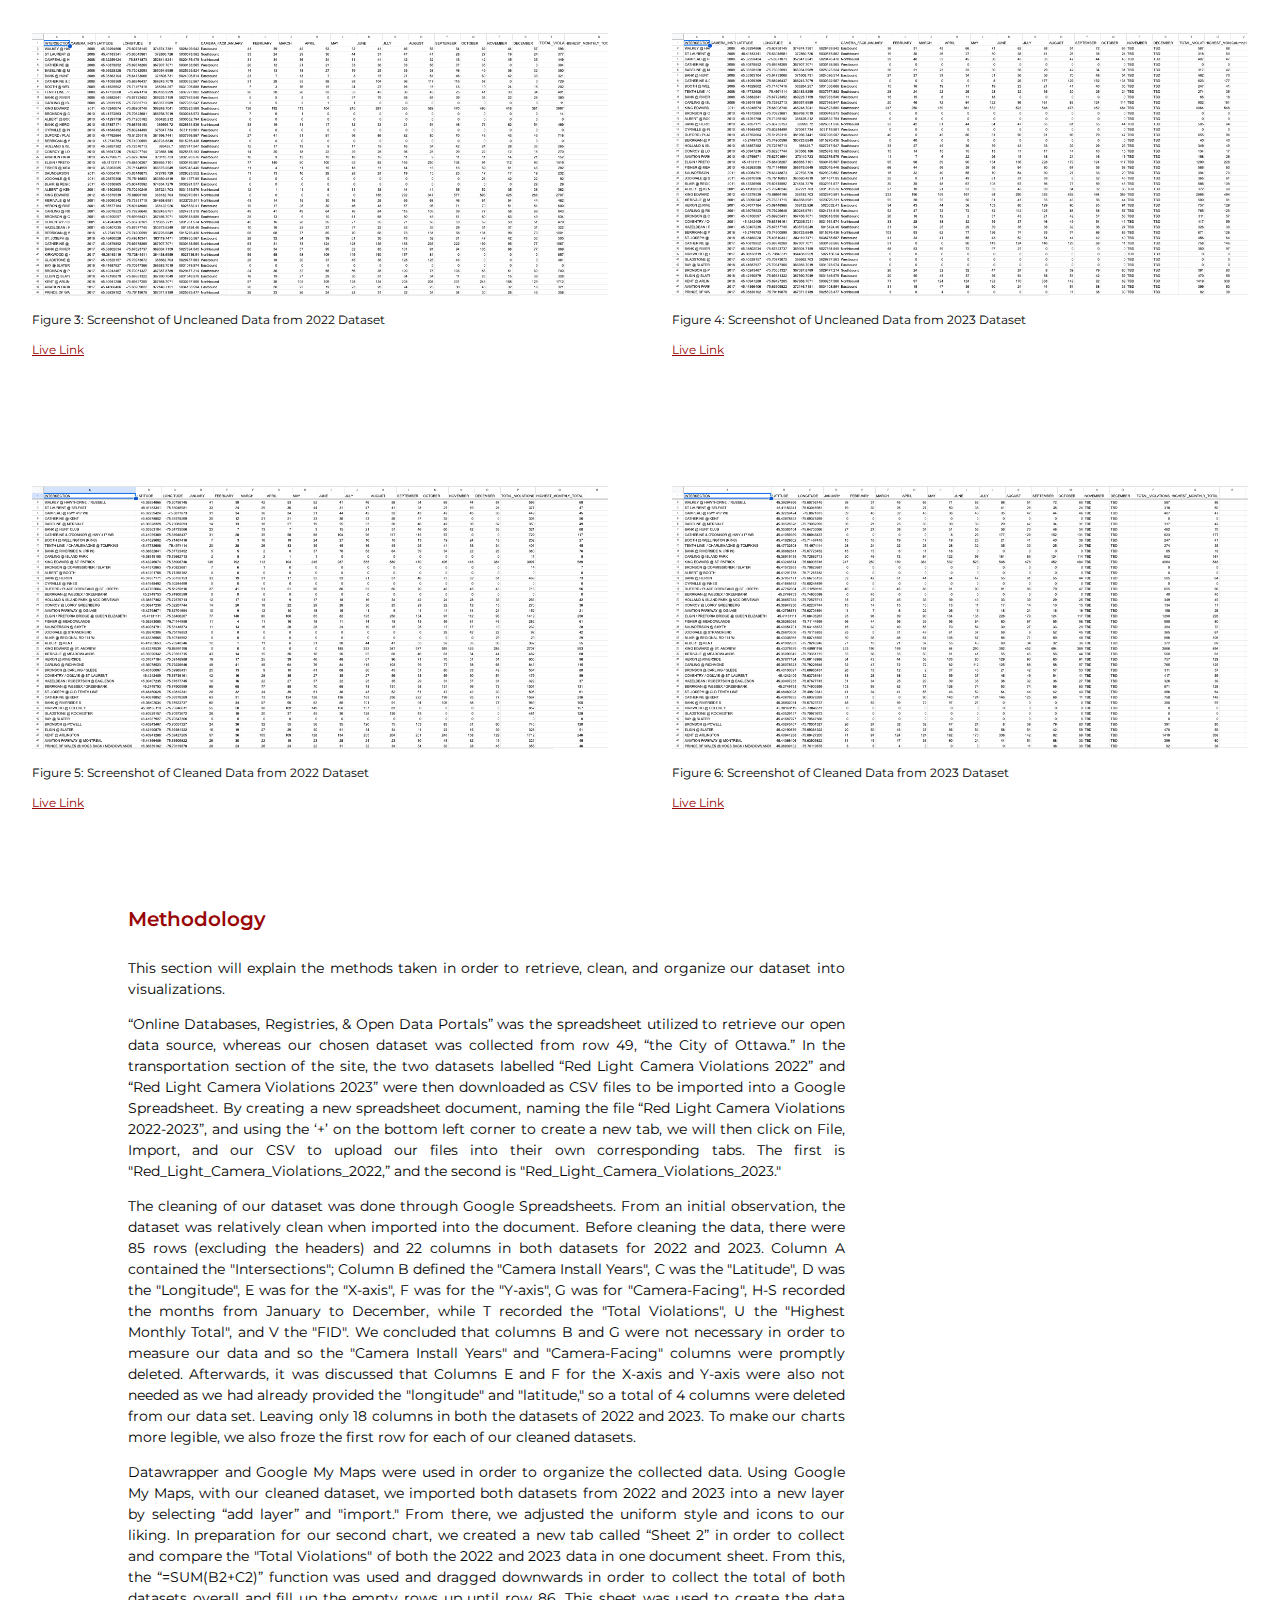
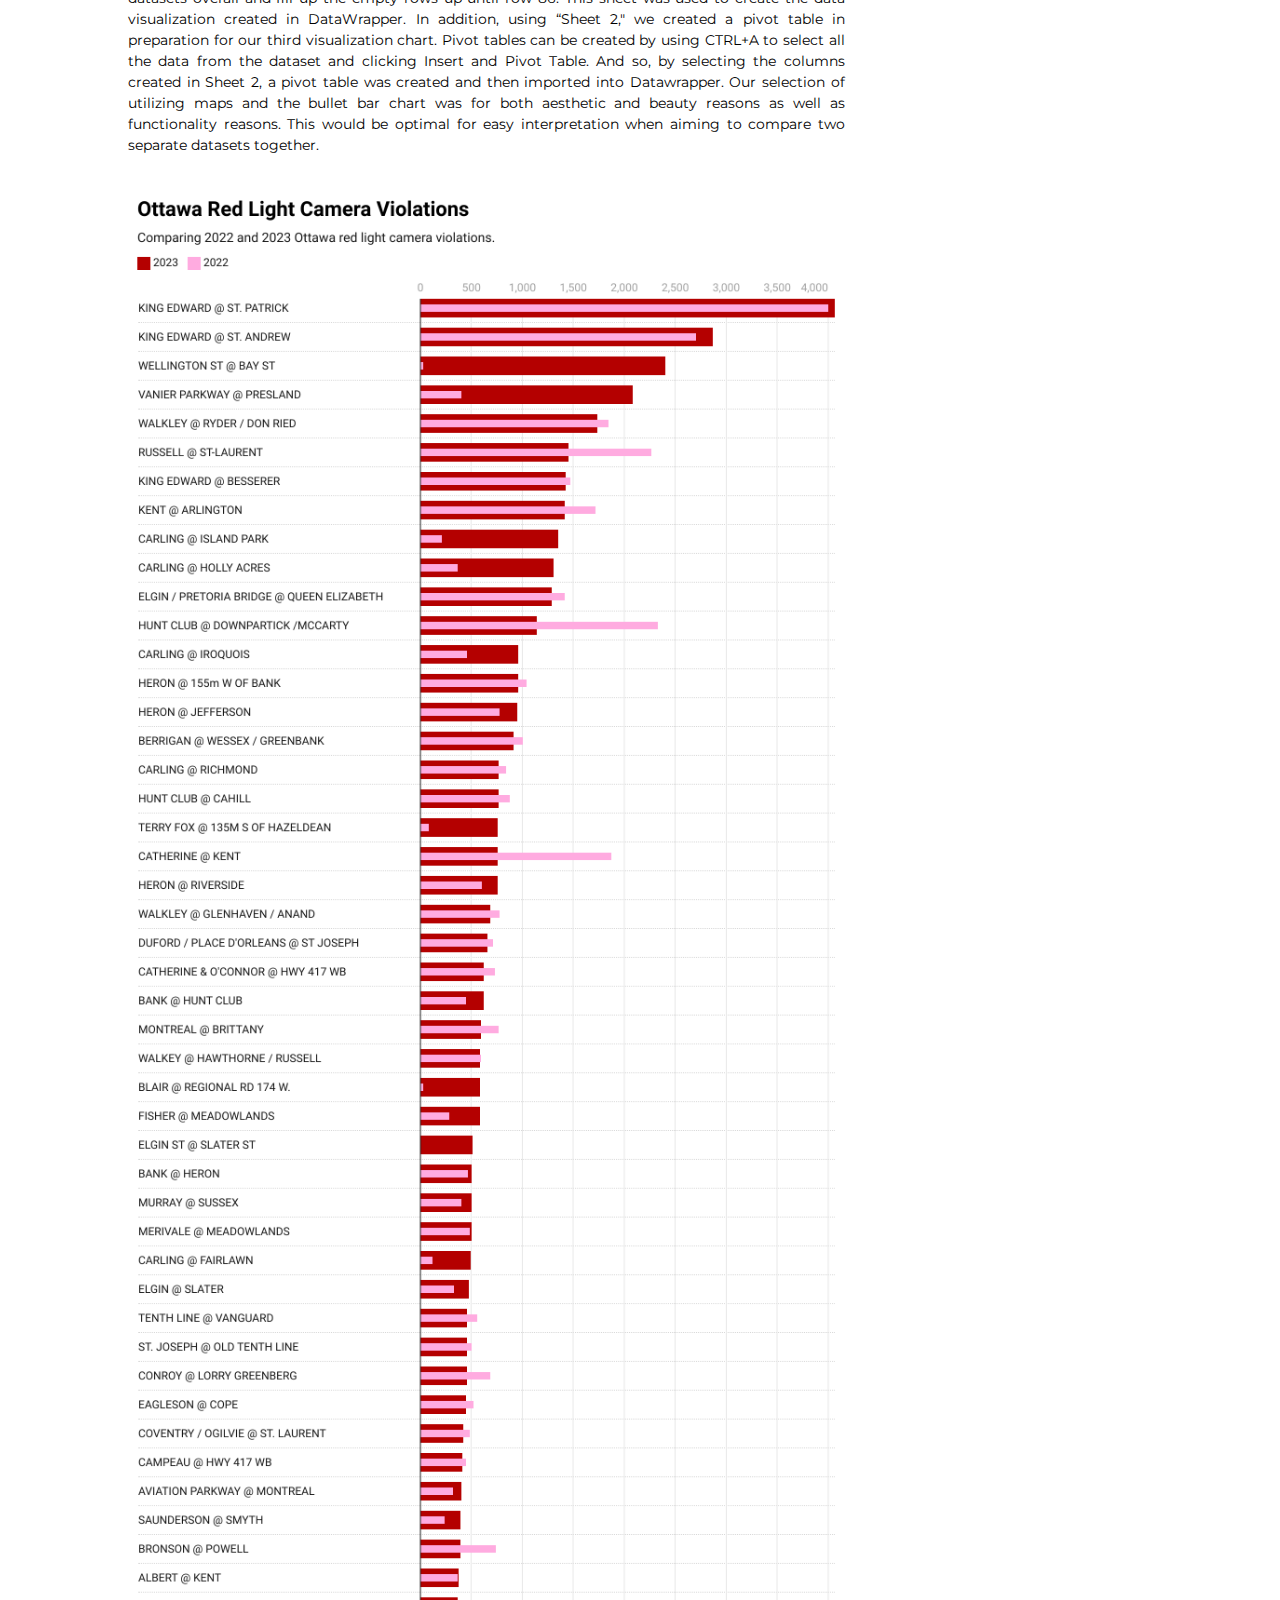
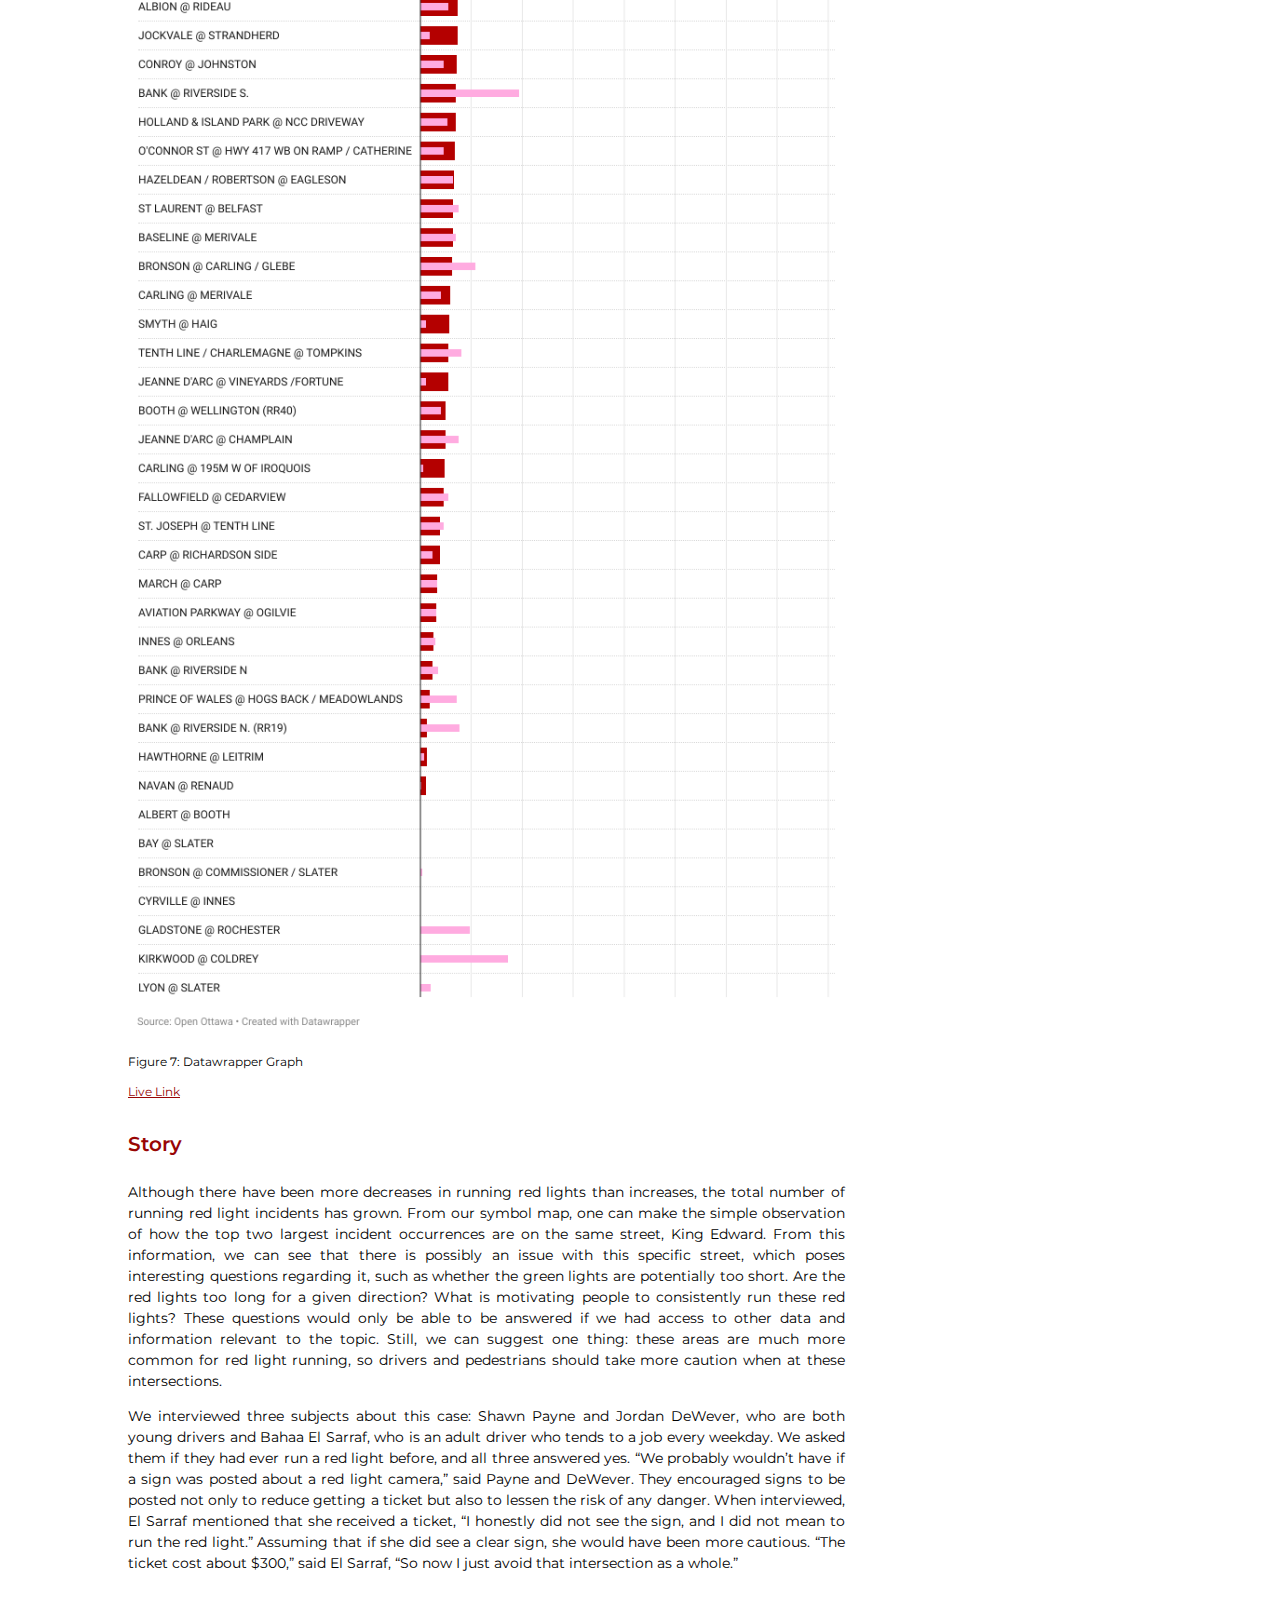
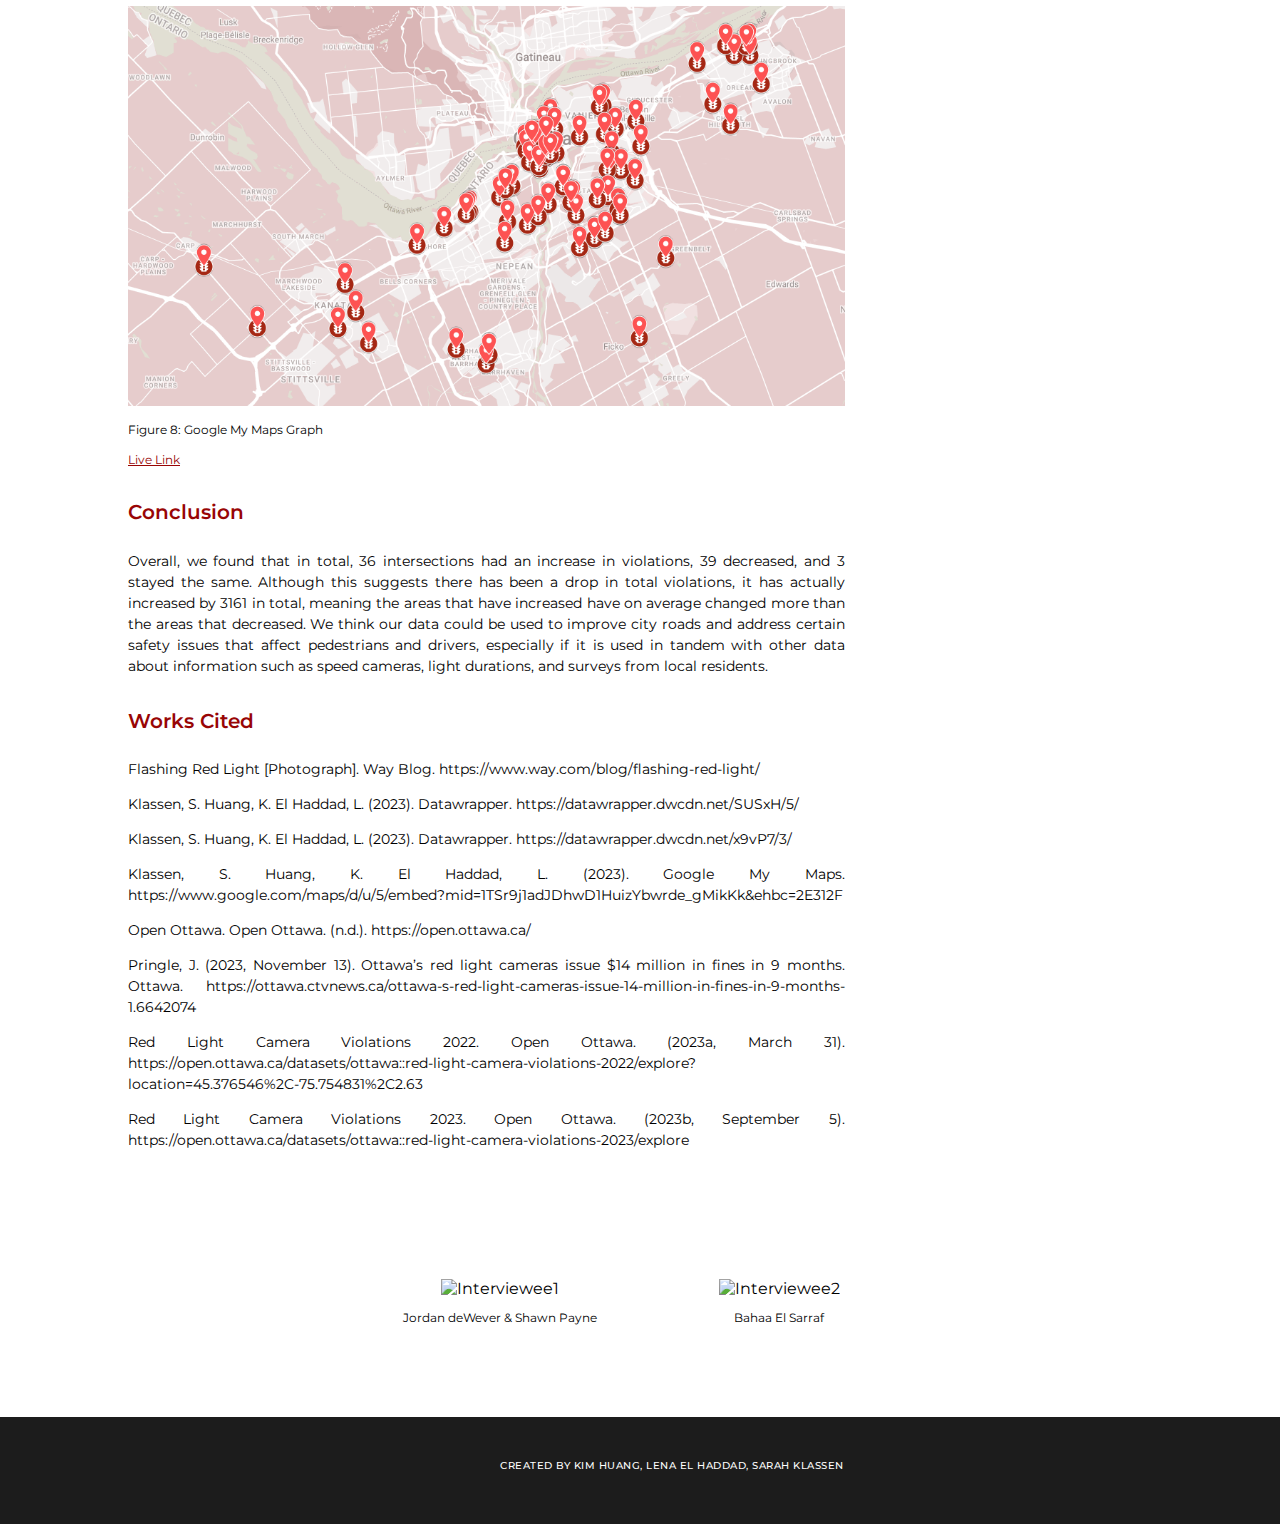
==== commit e776cb39: "added more citations" ====
--- a/index.html
+++ b/index.html
@@ -107,7 +107,21 @@
         </div>
         <div class="TextContainer">
             <h4>Works Cited</h4>
+            <p class="Paragraph">Flashing Red Light [Photograph]. Way Blog. https://www.way.com/blog/flashing-red-light/
+            </p>
+            <p class="Paragraph">Klassen, S. Huang, K. El Haddad, L. (2023). Datawrapper. https://datawrapper.dwcdn.net/SUSxH/5/ 
+            </p>
+            <p class="Paragraph">Klassen, S. Huang, K. El Haddad, L. (2023). Datawrapper. https://datawrapper.dwcdn.net/x9vP7/3/
+            </p>
+            <p class="Paragraph">Klassen, S. Huang, K. El Haddad, L. (2023). Google My Maps. https://www.google.com/maps/d/u/5/embed?mid=1TSr9j1adJDhwD1HuizYbwrde_gMikKk&ehbc=2E312F 
+            </p>
+            <p class="Paragraph">Open Ottawa. Open Ottawa. (n.d.). https://open.ottawa.ca/
+            </p>
             <p class="Paragraph">Pringle, J. (2023, November 13). Ottawa’s red light cameras issue $14 million in fines in 9 months. Ottawa. https://ottawa.ctvnews.ca/ottawa-s-red-light-cameras-issue-14-million-in-fines-in-9-months-1.6642074 
+            </p>
+            <p class="Paragraph">Red Light Camera Violations 2022. Open Ottawa. (2023a, March 31). https://open.ottawa.ca/datasets/ottawa::red-light-camera-violations-2022/explore?location=45.376546%2C-75.754831%2C2.63
+            </p>
+            <p class="Paragraph">Red Light Camera Violations 2023. Open Ottawa. (2023b, September 5). https://open.ottawa.ca/datasets/ottawa::red-light-camera-violations-2023/explore 
             </p>
         </div>
     </div>
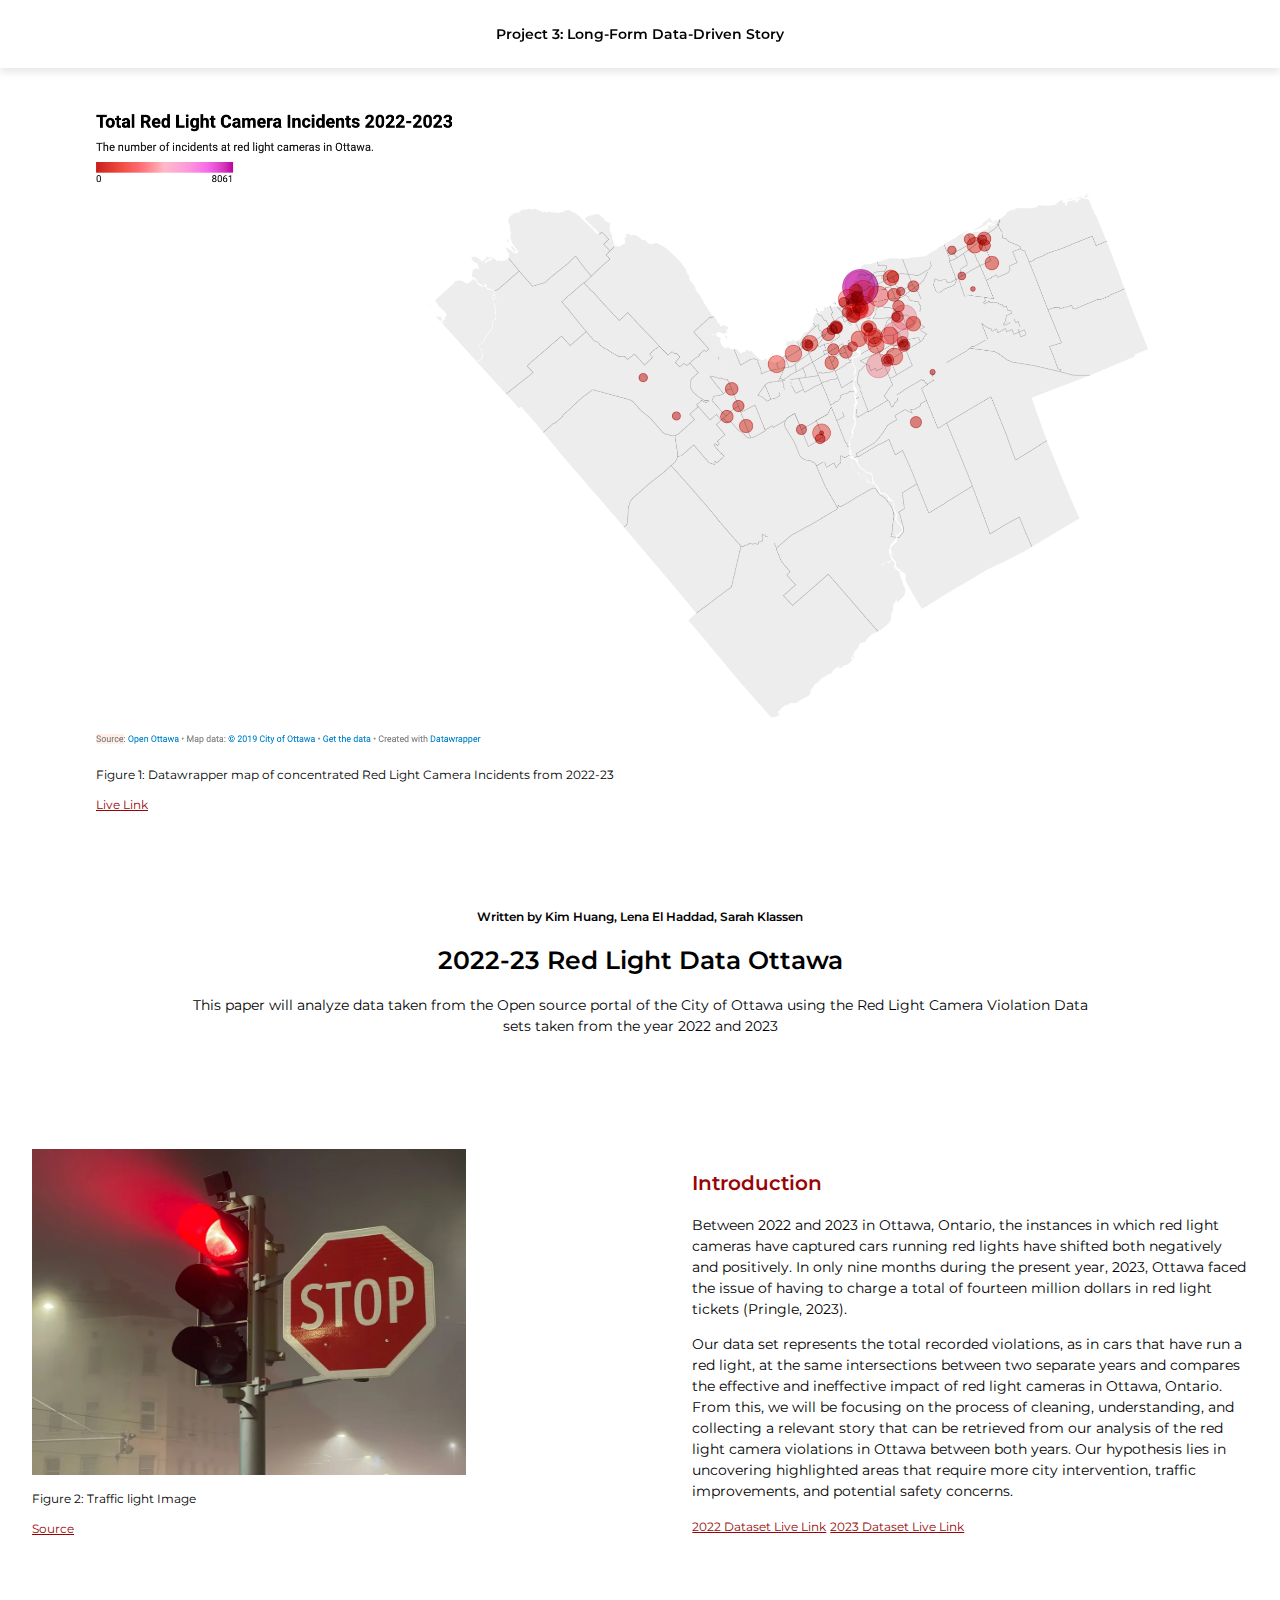
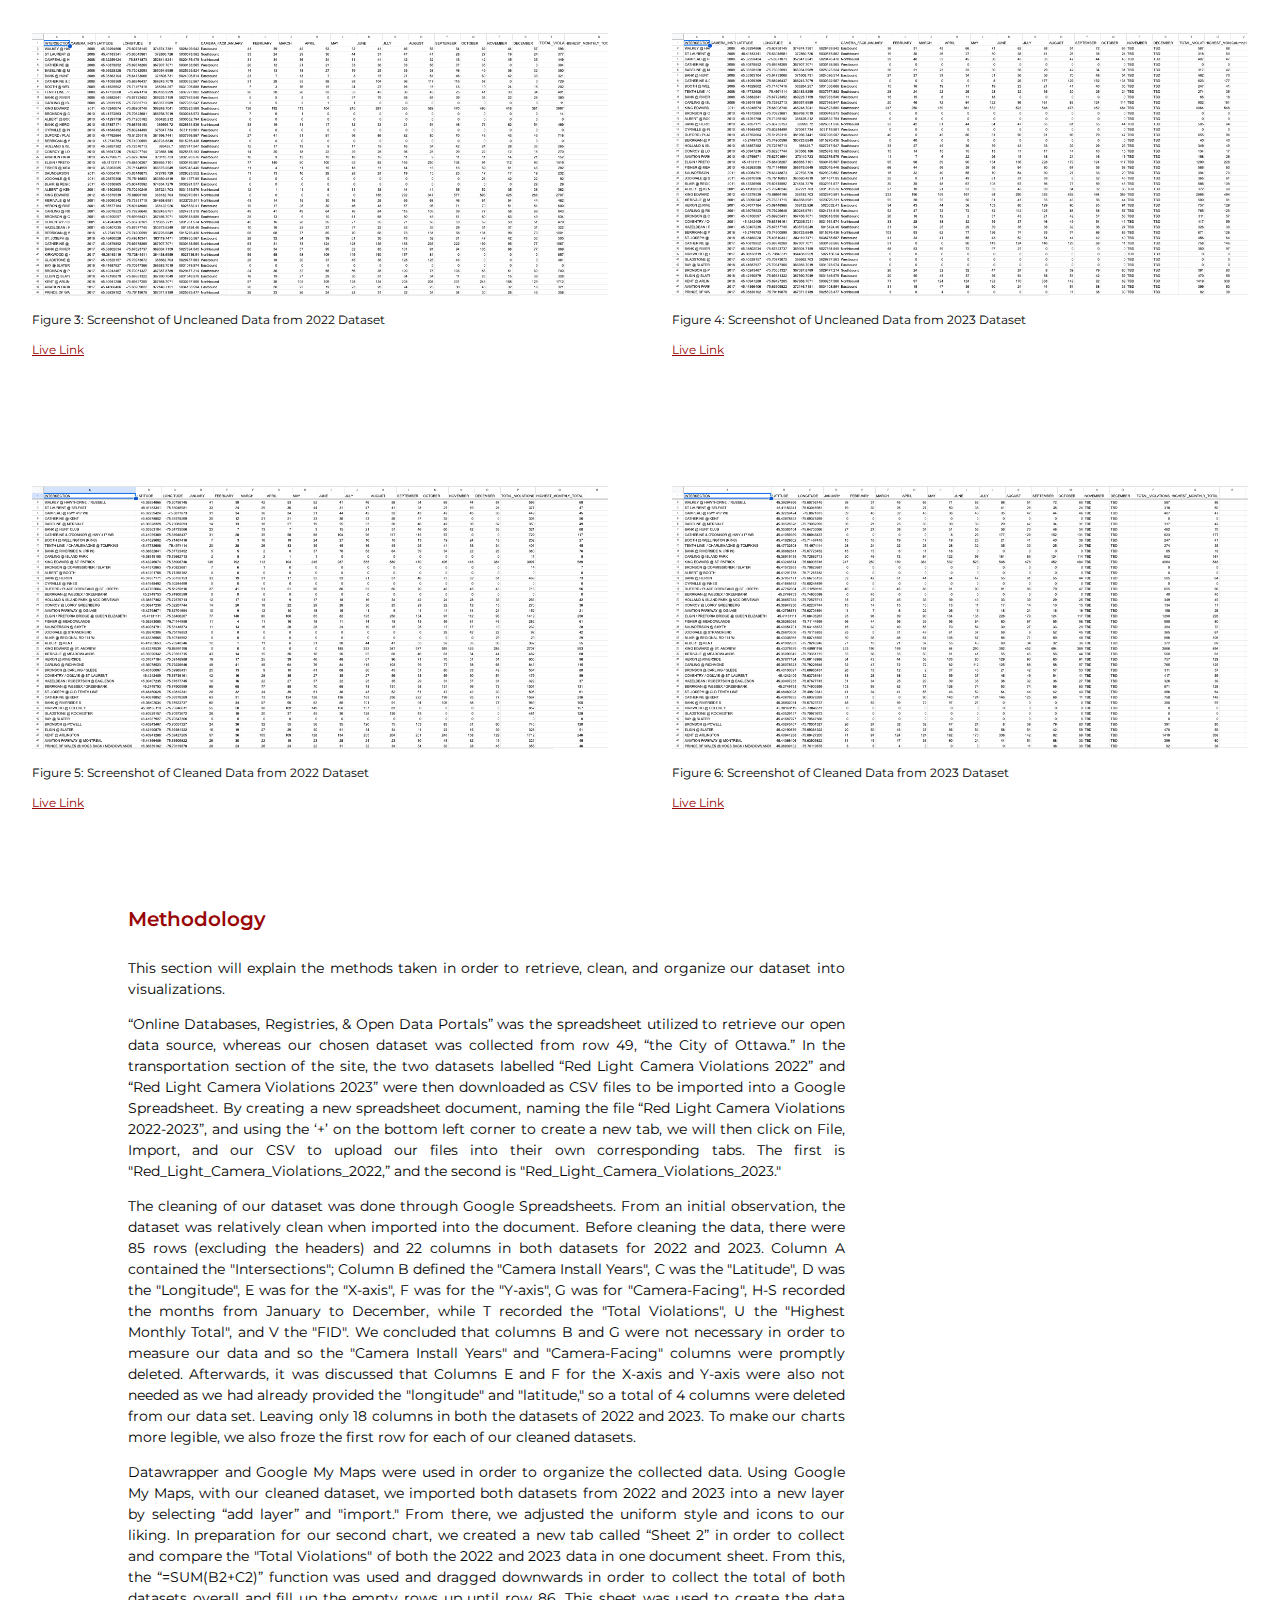
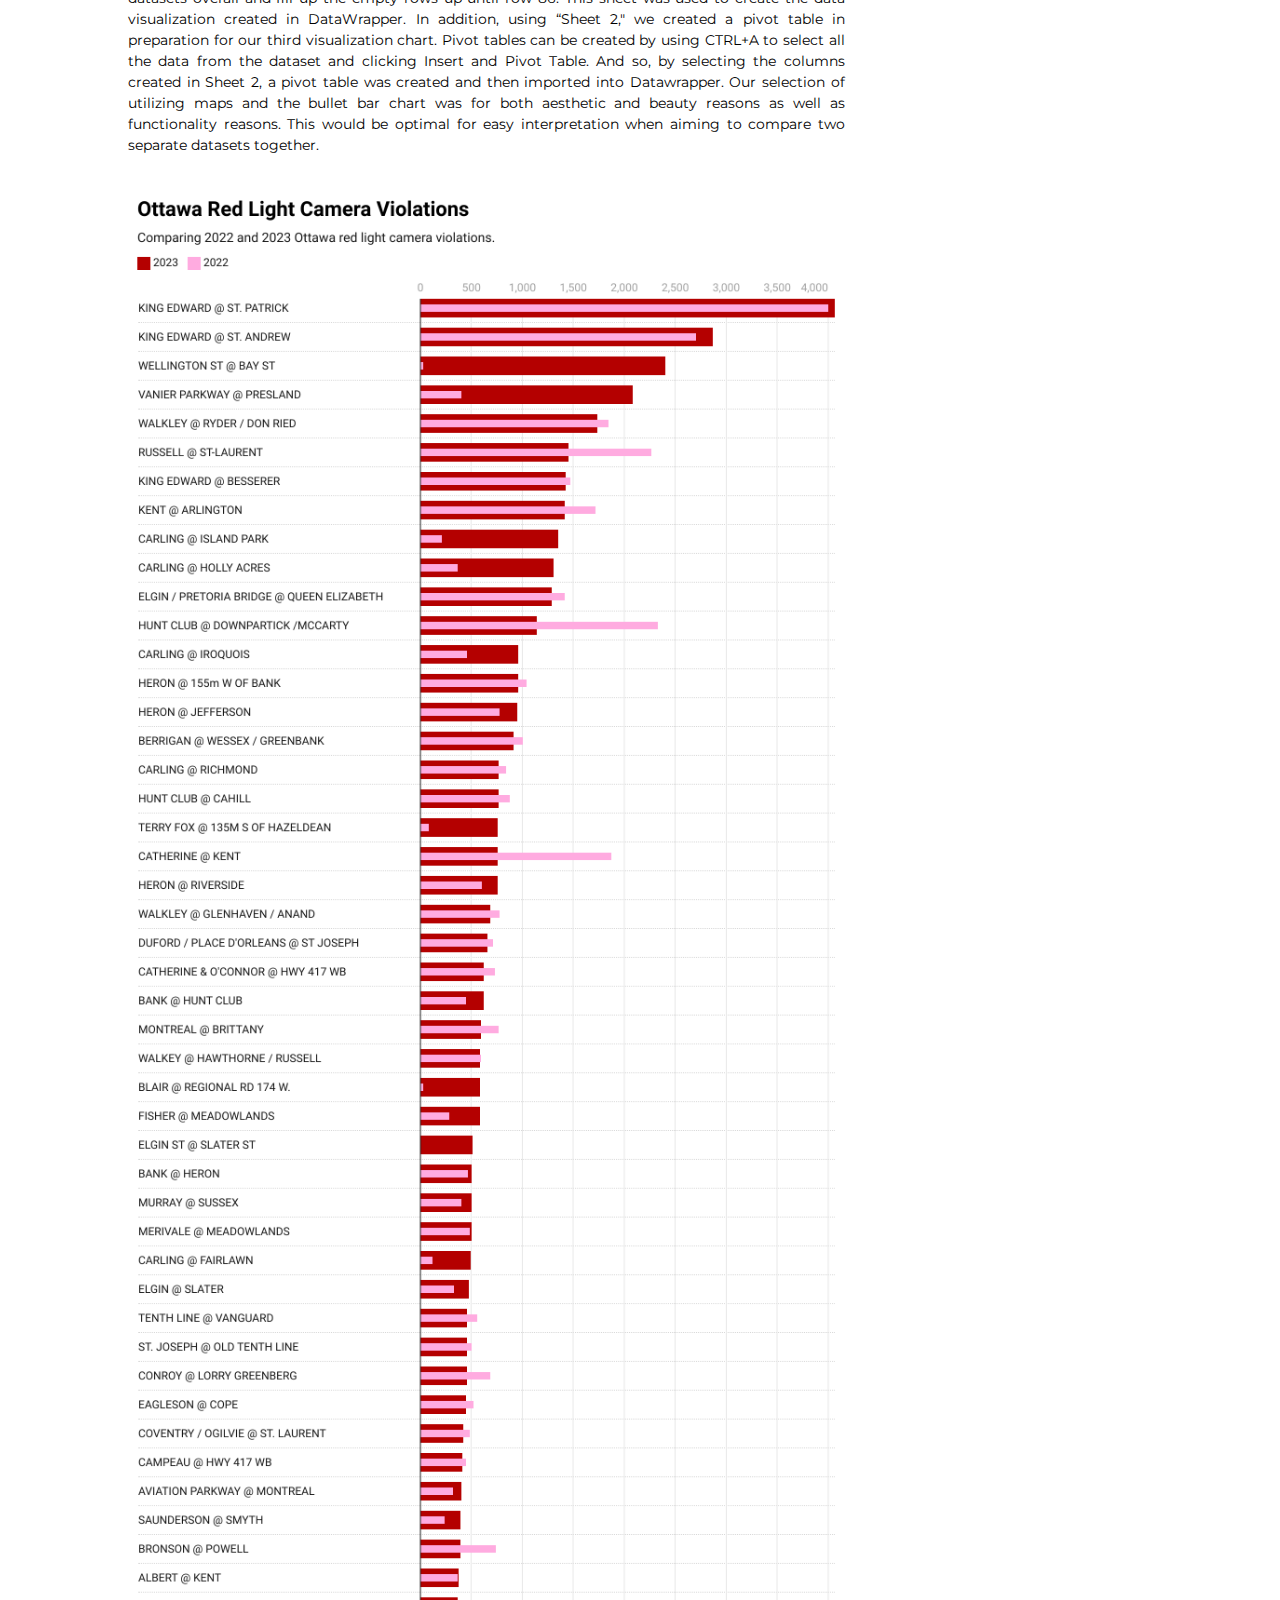
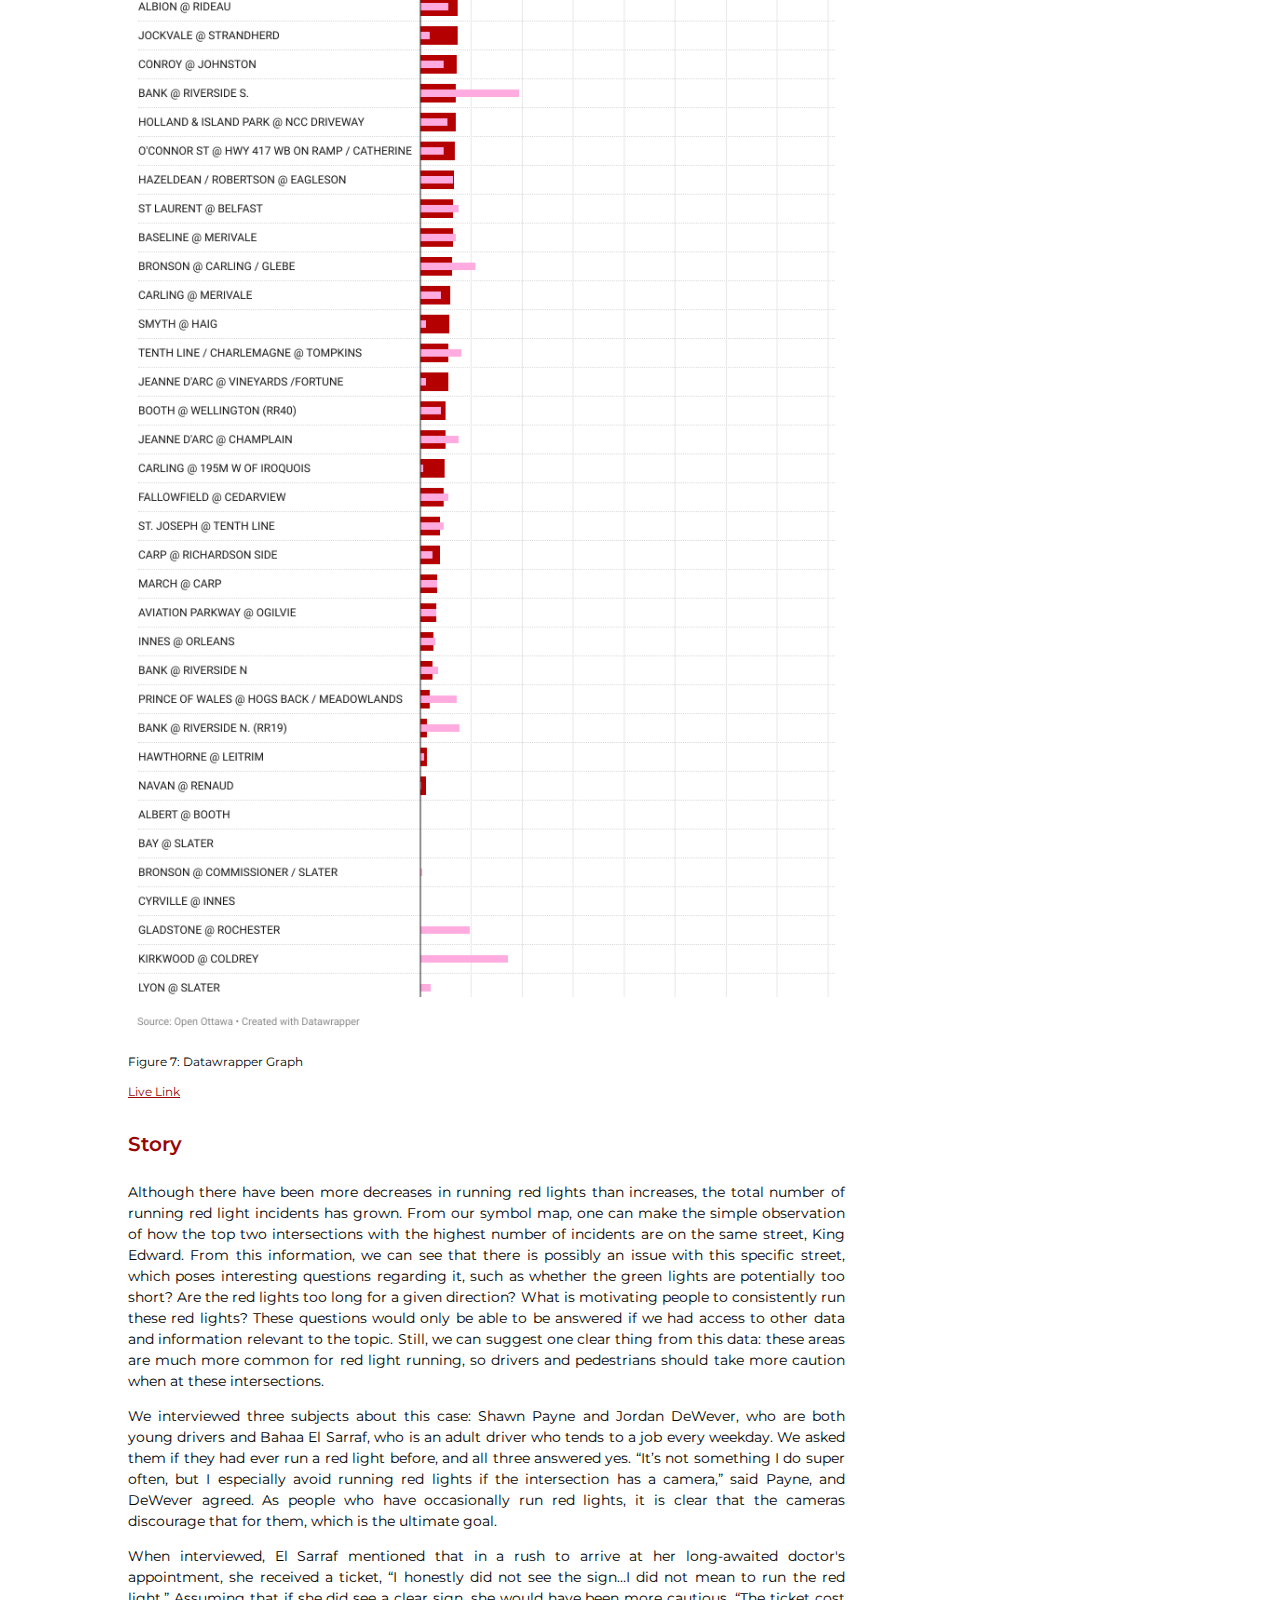
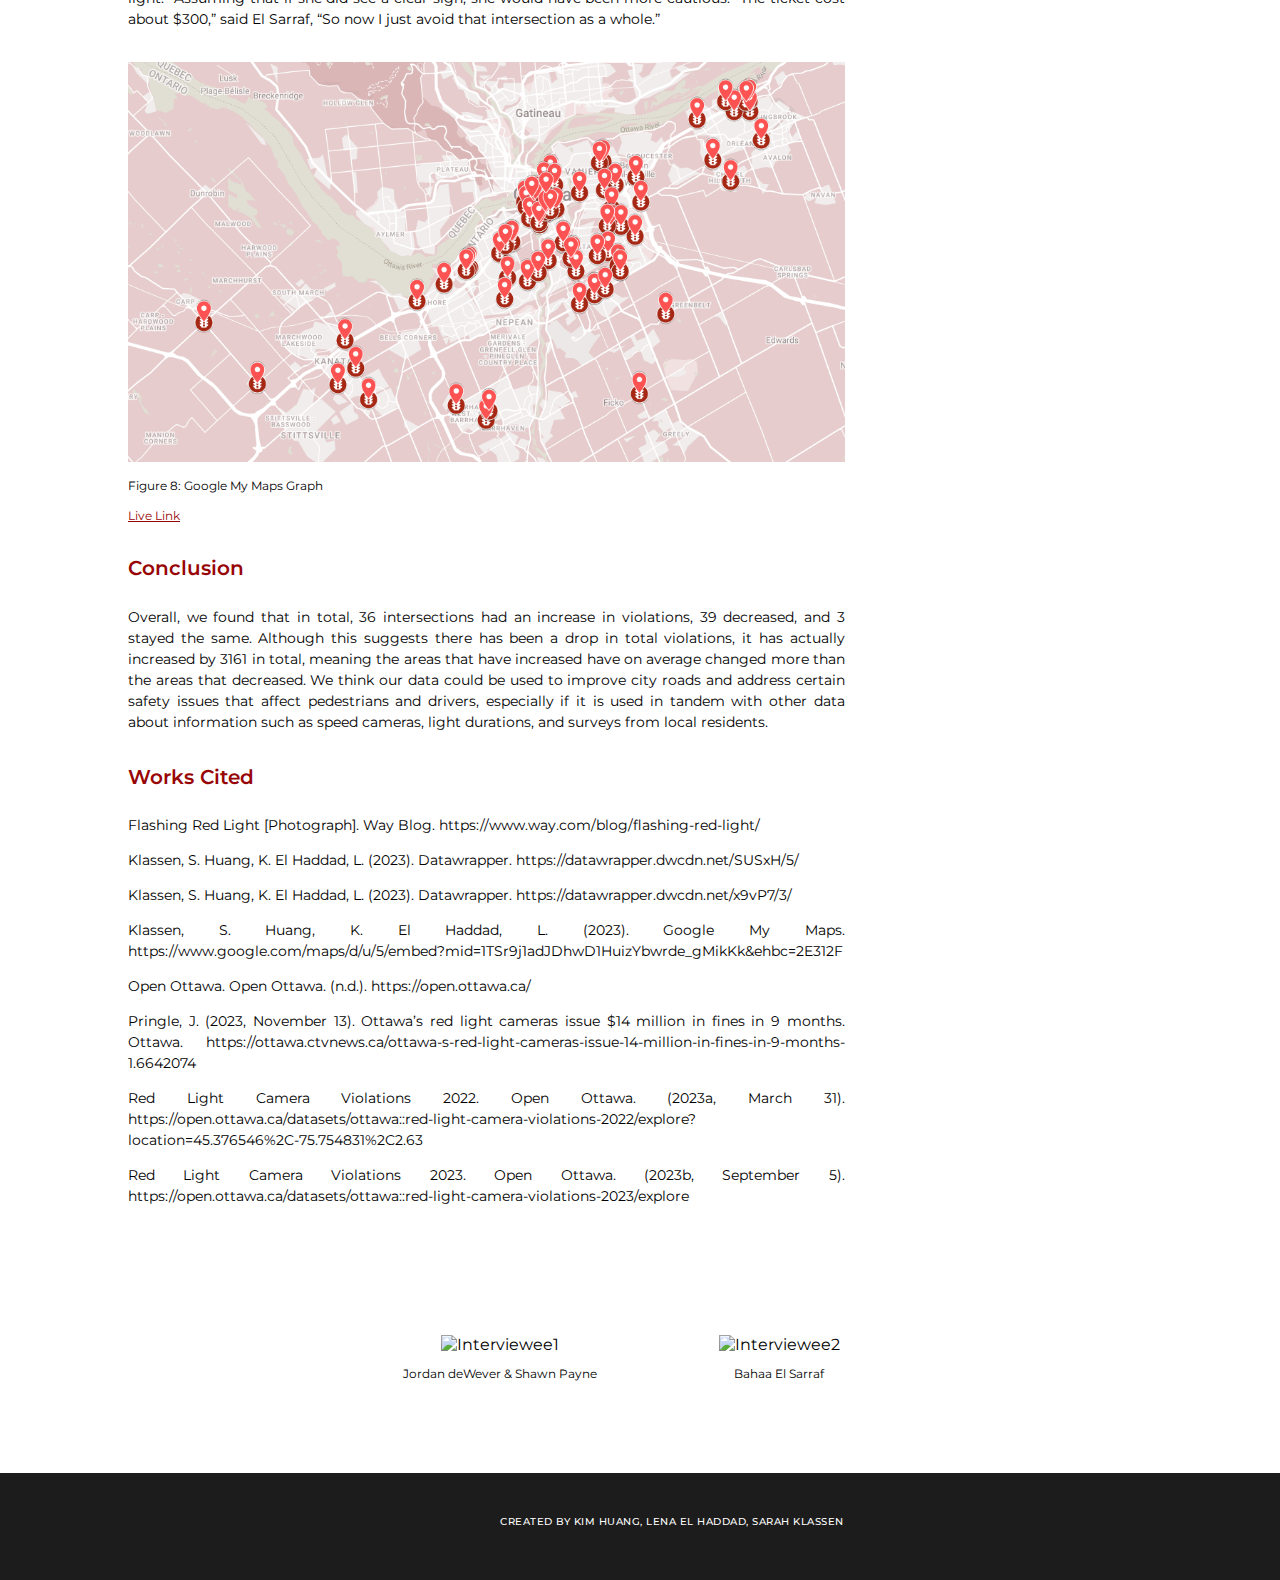
==== commit d45c7ac6: "editted text" ====
--- a/index.html
+++ b/index.html
@@ -75,13 +75,12 @@
     <div id="BodyText">
         <div class="TextContainer">
             <h4>Methodology</h4>
-            <p class="Paragraph">This section will explain the methods taken in order to retrieve, clean, and organize our dataset into visualizations. 
+            <p class="Paragraph">This section will explain the methods taken in order to retrieve, clean, and organize our dataset into visualizations.
             </p>
             <p class="Paragraph">“Online Databases, Registries, & Open Data Portals” was the spreadsheet utilized to retrieve our open data source, whereas our chosen dataset was collected from row 49, “the City of Ottawa.” In the transportation section of the site, the two datasets labelled “Red Light Camera Violations 2022” and “Red Light Camera Violations 2023” were then downloaded as CSV files to be imported into a Google Spreadsheet. By creating a new spreadsheet document, naming the file “Red Light Camera Violations 2022-2023”, and using the ‘+’ on the bottom left corner to create a new tab, we will then click on File, Import, and our CSV to upload our files into their own corresponding tabs. The first is "Red_Light_Camera_Violations_2022,” and the second is "Red_Light_Camera_Violations_2023."</p>
             <p class="Paragraph">The cleaning of our dataset was done through Google Spreadsheets. From an initial observation, the dataset was relatively clean when imported into the document. Before cleaning the data, there were 85 rows (excluding the headers) and 22 columns in both datasets for 2022 and 2023. Column A contained the "Intersections"; Column B defined the "Camera Install Years", C was the "Latitude", D was the "Longitude", E was for the "X-axis", F was for the "Y-axis", G was for "Camera-Facing", H-S recorded the months from January to December, while T recorded the "Total Violations", U the "Highest Monthly Total", and V the "FID". We concluded that columns B and G were not necessary in order to measure our data and so the "Camera Install Years" and "Camera-Facing" columns were promptly deleted. Afterwards, it was discussed that Columns E and F for the X-axis and Y-axis were also not needed as we had already provided the "longitude" and "latitude," so a total of 4 columns were deleted from our data set. Leaving only 18 columns in both the datasets of 2022 and 2023. To make our charts more legible, we also froze the first row for each of our cleaned datasets.
             </p>
-            <p class="Paragraph">Datawrapper and Google My Maps were used in order to organize the collected data. Using Google My Maps, with our cleaned dataset, we imported both datasets from 2022 and 2023 into a new layer by selecting “add layer” and "import." From there, we adjusted the uniform style and icons to our liking. In preparation for our second chart, we created a new tab called “Sheet 2” in order to collect and compare the "Total Violations" of both the 2022 and 2023 data in one document sheet. From this, the “=SUM(B2+C2)” function was used and dragged downwards in order to collect the total of both datasets overall and fill up the empty rows up until row 86. This sheet was used to create the data visualization created in DataWrapper. In addition, using “Sheet 2," we created a pivot table in preparation for our third visualization chart. Pivot tables can be created by using CTRL+A to select all the data from the dataset and clicking Insert and Pivot Table. And so, by selecting the columns created in Sheet 2, a pivot table was created and then imported into Datawrapper. Our selection of utilizing maps and the bullet bar chart was for both aesthetic and beauty reasons as well as functionality reasons. This would be optimal for easy interpretation when aiming to compare two separate datasets together. 
-            </p>
+            <p class="Paragraph">Datawrapper and Google My Maps were used in order to organize the collected data. Using Google My Maps, with our cleaned dataset, we imported both datasets from 2022 and 2023 into a new layer by selecting “add layer” and "import." From there, we adjusted the uniform style and icons to our liking. In preparation for our second chart, we created a new tab called “Sheet 2” in order to collect and compare the "Total Violations" of both the 2022 and 2023 data in one document sheet. From this, the “=SUM(B2+C2)” function was used and dragged downwards in order to collect the total of both datasets overall and fill up the empty rows up until row 86. This sheet was used to create the data visualization created in DataWrapper. In addition, using “Sheet 2," we created a pivot table in preparation for our third visualization chart. Pivot tables can be created by using CTRL+A to select all the data from the dataset and clicking Insert and Pivot Table. And so, by selecting the columns created in Sheet 2, a pivot table was created and then imported into Datawrapper. Our selection of utilizing maps and the bullet bar chart was for both aesthetic and beauty reasons as well as functionality reasons. This would be optimal for easy interpretation when aiming to compare two separate datasets together.</p>
         </div>
         <div class="TextContainer" id="TextImg">
             <img id="img4" src="x9vP7-ottawa-red-light-camera-violations.png" alt="Screenshot3">
@@ -90,10 +89,14 @@
         </div>
         <div class="TextContainer">
             <h4>Story</h4>
-            <p class="Paragraph">Although there have been more decreases in running red lights than increases, the total number of running red light incidents has grown. From our symbol map, one can make the simple observation of how the top two largest incident occurrences are on the same street, King Edward. From this information, we can see that there is possibly an issue with this specific street, which poses interesting questions regarding it, such as whether the green lights are potentially too short. Are the red lights too long for a given direction? What is motivating people to consistently run these red lights? These questions would only be able to be answered if we had access to other data and information relevant to the topic. Still, we can suggest one thing: these areas are much more common for red light running, so drivers and pedestrians should take more caution when at these intersections.
+            <p class="Paragraph">
+                Although there have been more decreases in running red lights than increases, the total number of running red light incidents has grown. From our symbol map, one can make the simple observation of how the top two intersections with the highest number of incidents are on the same street, King Edward. From this information, we can see that there is possibly an issue with this specific street, which poses interesting questions regarding it, such as whether the green lights are potentially too short? Are the red lights too long for a given direction? What is motivating people to consistently run these red lights? These questions would only be able to be answered if we had access to other data and information relevant to the topic. Still, we can suggest one clear thing from this data: these areas are much more common for red light running, so drivers and pedestrians should take more caution when at these intersections.
             </p>
             <p class="Paragraph">
-                We interviewed three subjects about this case: Shawn Payne and Jordan DeWever, who are both young drivers and Bahaa El Sarraf, who is an adult driver who tends to a job every weekday. We asked them if they had ever run a red light before, and all three answered yes. “We probably wouldn’t have if a sign was posted about a red light camera,” said Payne and DeWever. They encouraged signs to be posted not only to reduce getting a ticket but also to lessen the risk of any danger. When interviewed, El Sarraf mentioned that she received a ticket, “I honestly did not see the sign, and I did not mean to run the red light.” Assuming that if she did see a clear sign, she would have been more cautious. “The ticket cost about $300,” said El Sarraf, “So now I just avoid that intersection as a whole.”
+                We interviewed three subjects about this case: Shawn Payne and Jordan DeWever, who are both young drivers and Bahaa El Sarraf, who is an adult driver who tends to a job every weekday. We asked them if they had ever run a red light before, and all three answered yes. “It’s not something I do super often, but I especially avoid running red lights if the intersection has a camera,” said Payne, and DeWever agreed. As people who have occasionally run red lights, it is clear that the cameras discourage that for them, which is the ultimate goal.
+            </p>
+            <p class="Paragraph">
+                When interviewed, El Sarraf mentioned that in a rush to arrive at her long-awaited doctor's appointment, she received a ticket, “I honestly did not see the sign…I did not mean to run the red light.” Assuming that if she did see a clear sign, she would have been more cautious. “The ticket cost about $300,” said El Sarraf, “So now I just avoid that intersection as a whole.”
             </p>
         </div>
         <div class="TextContainer" id="TextImg">
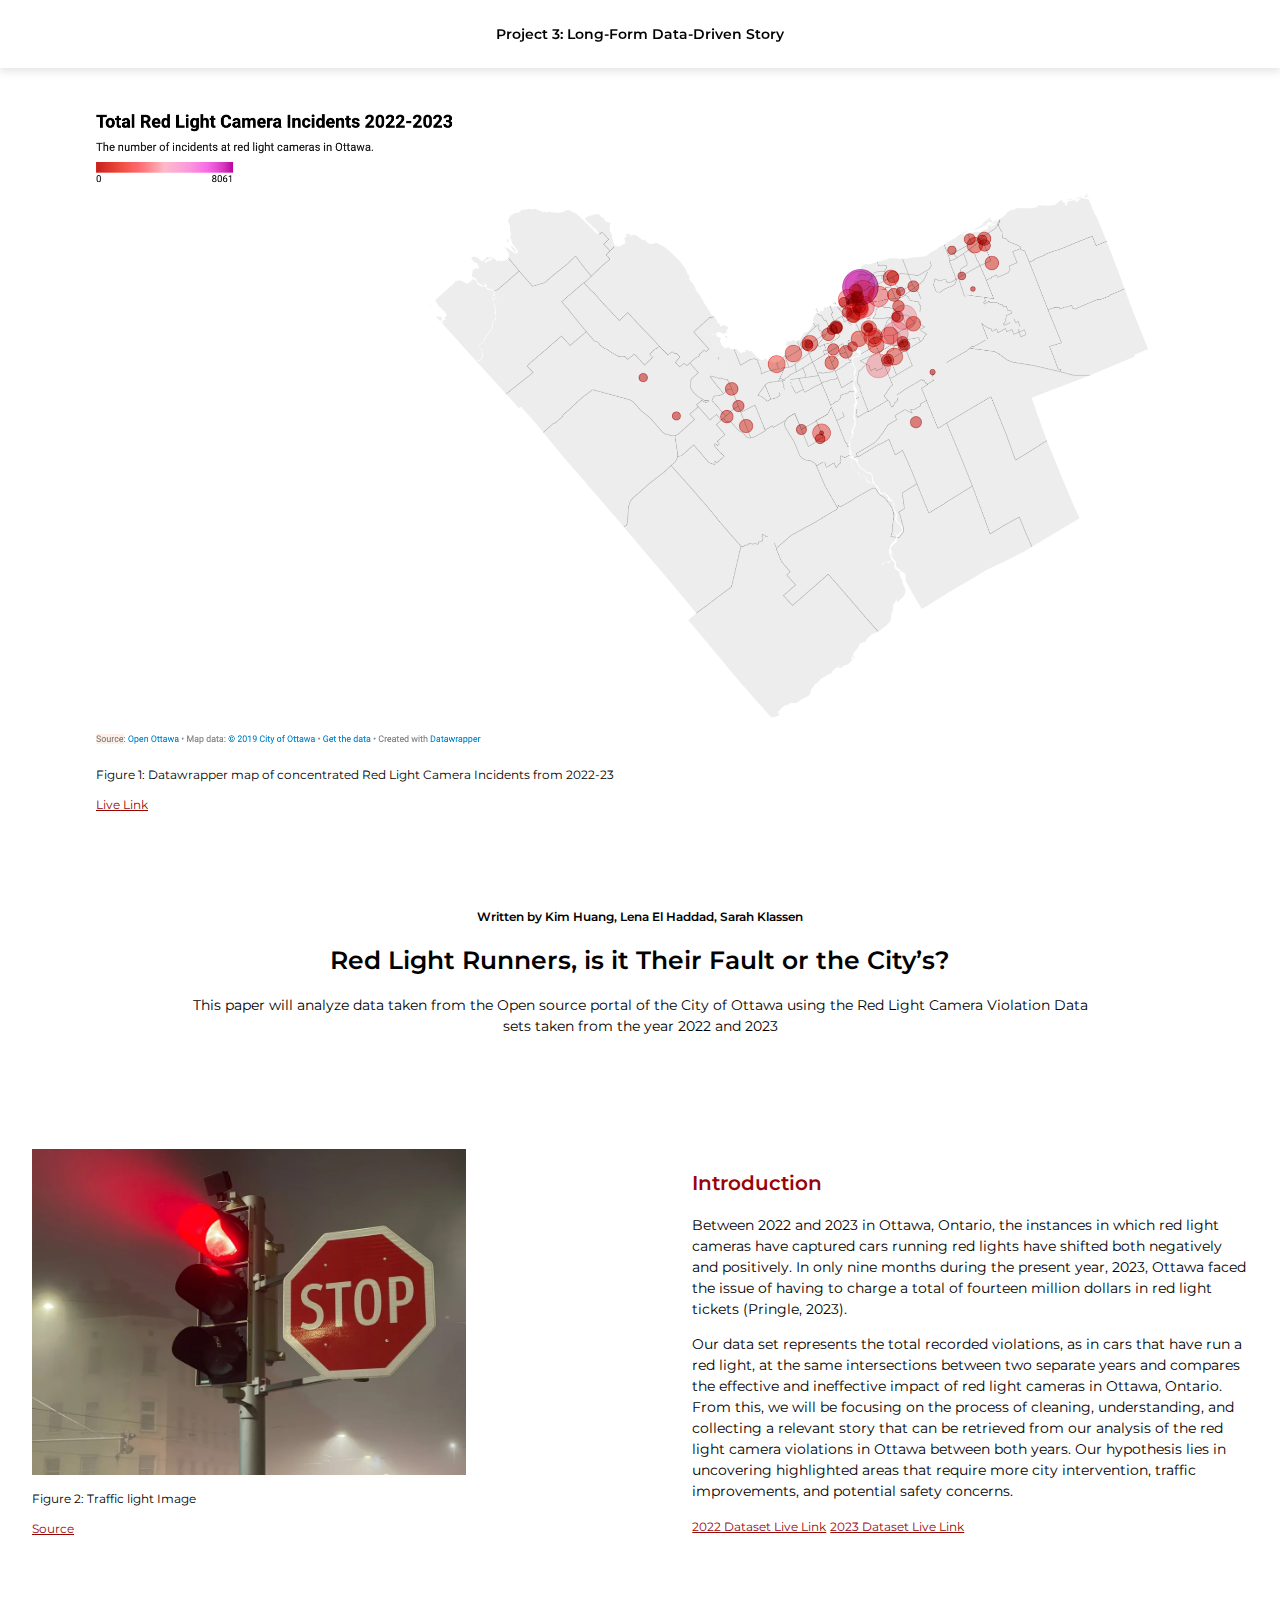
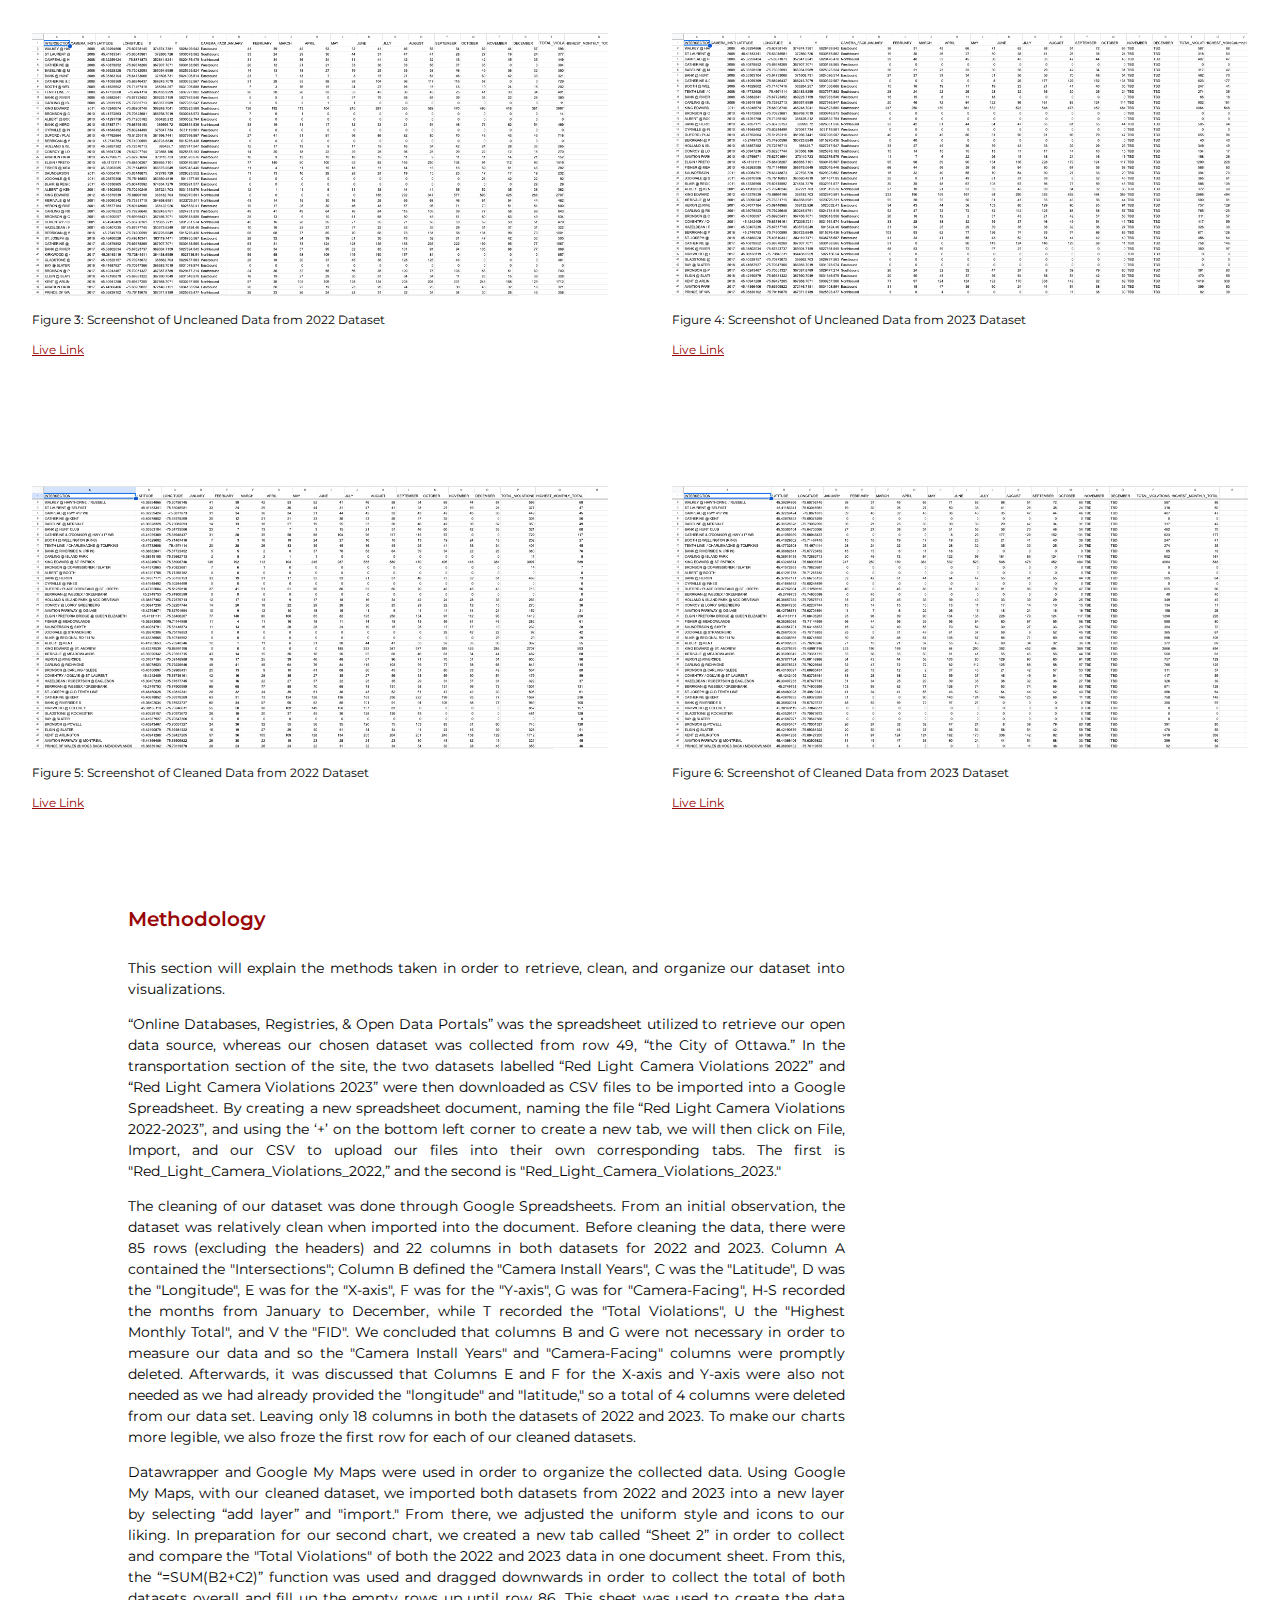
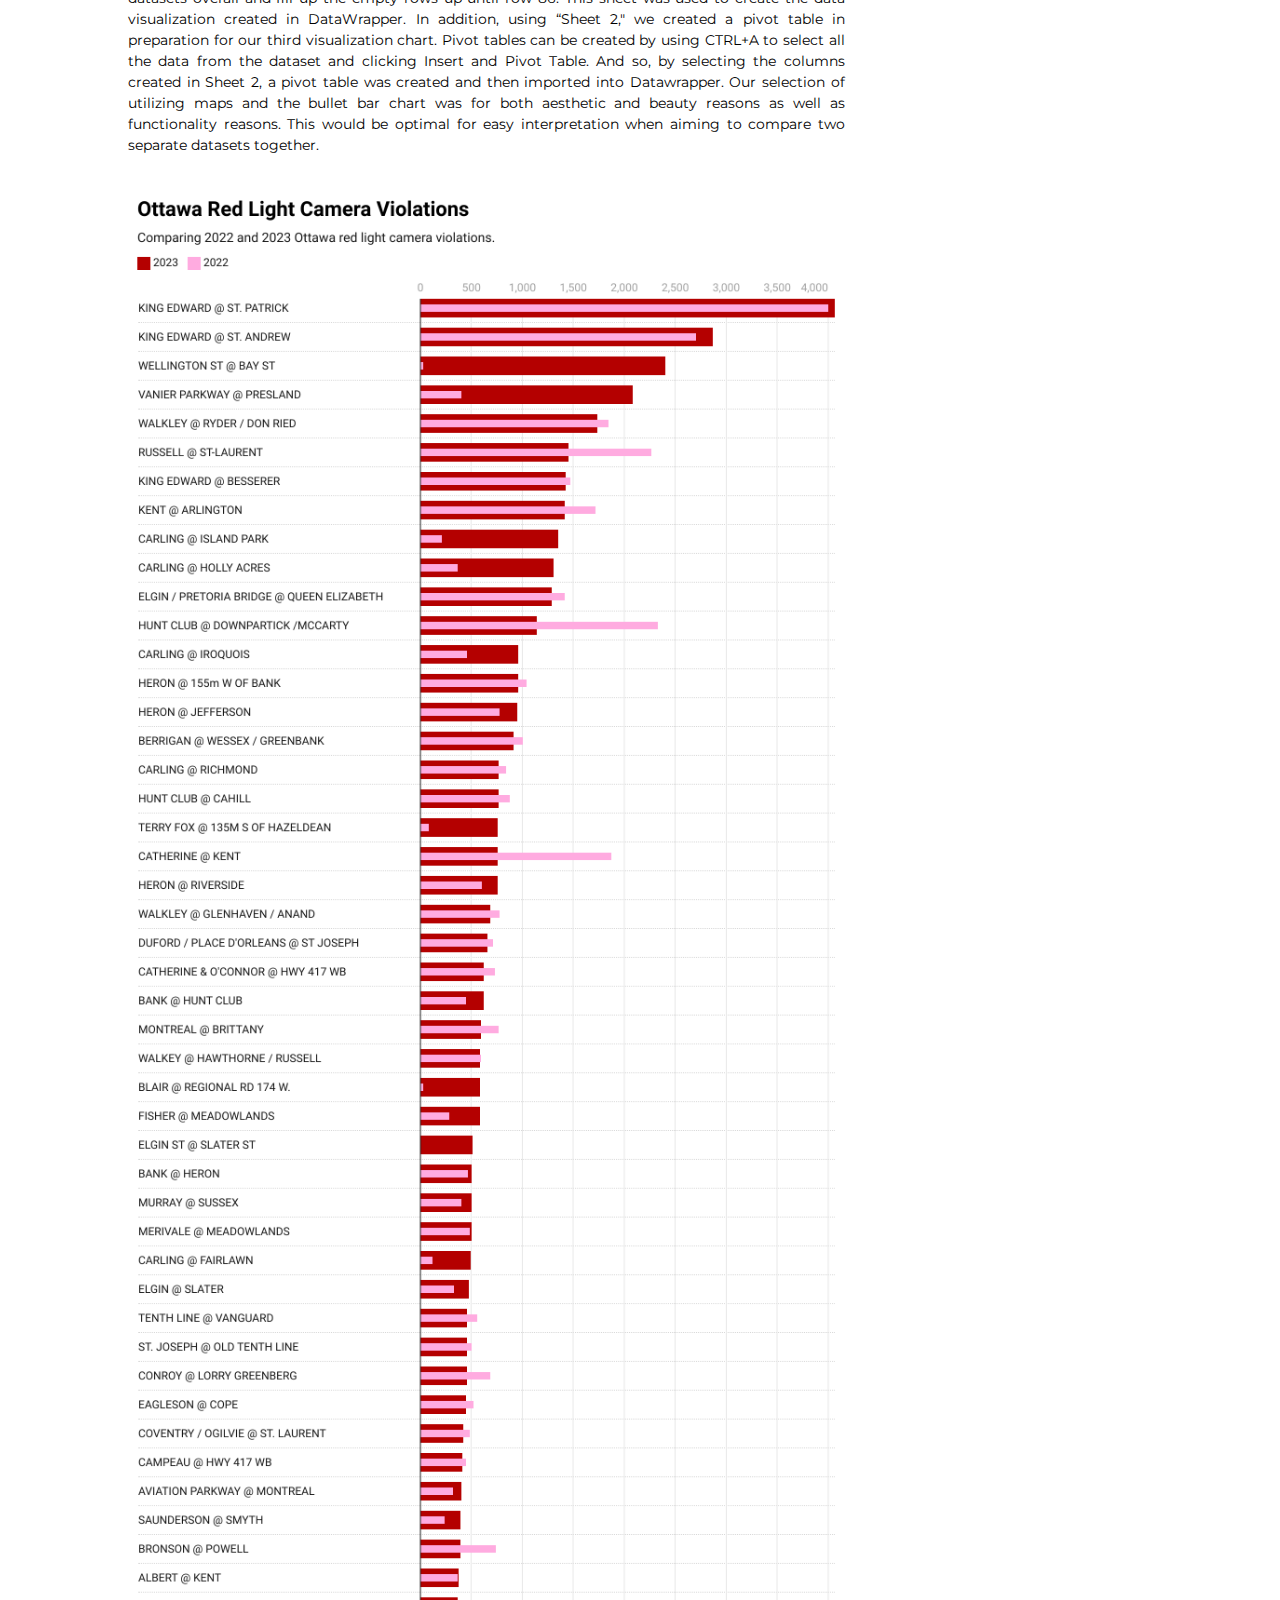
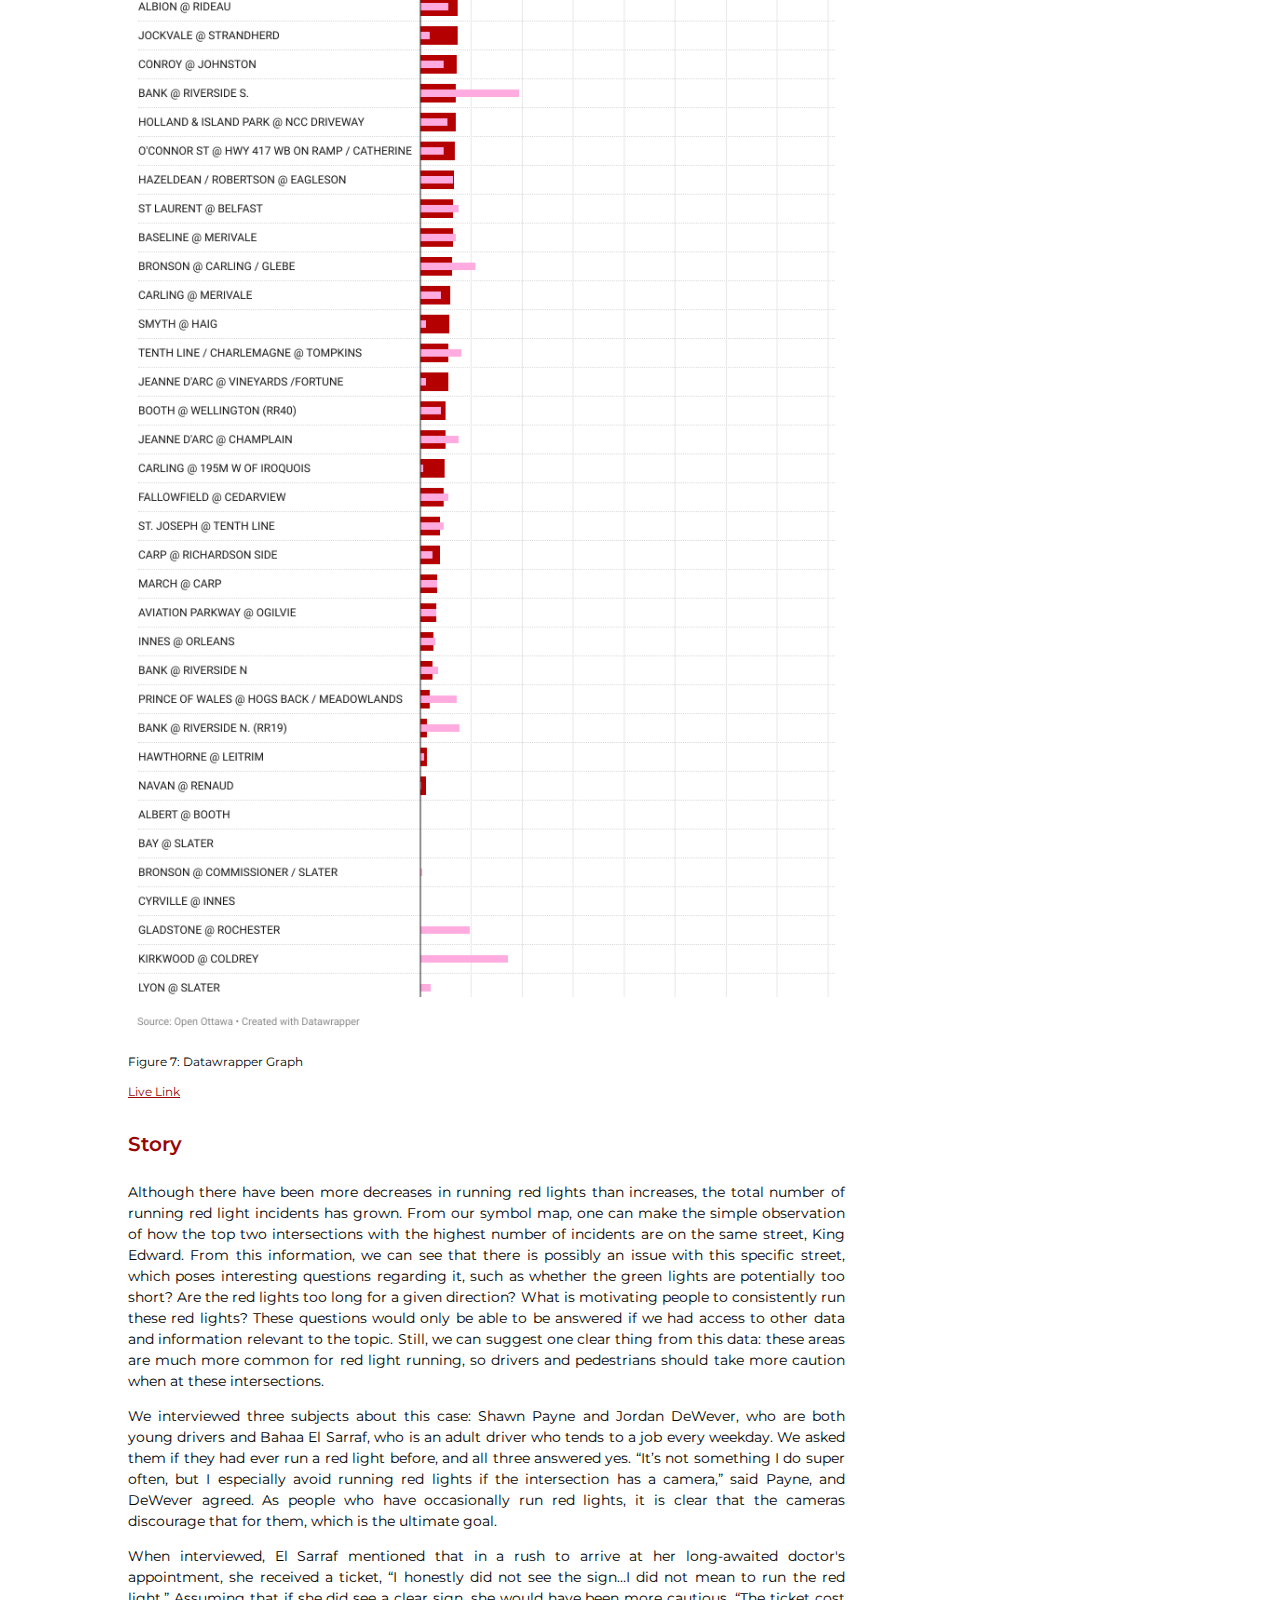
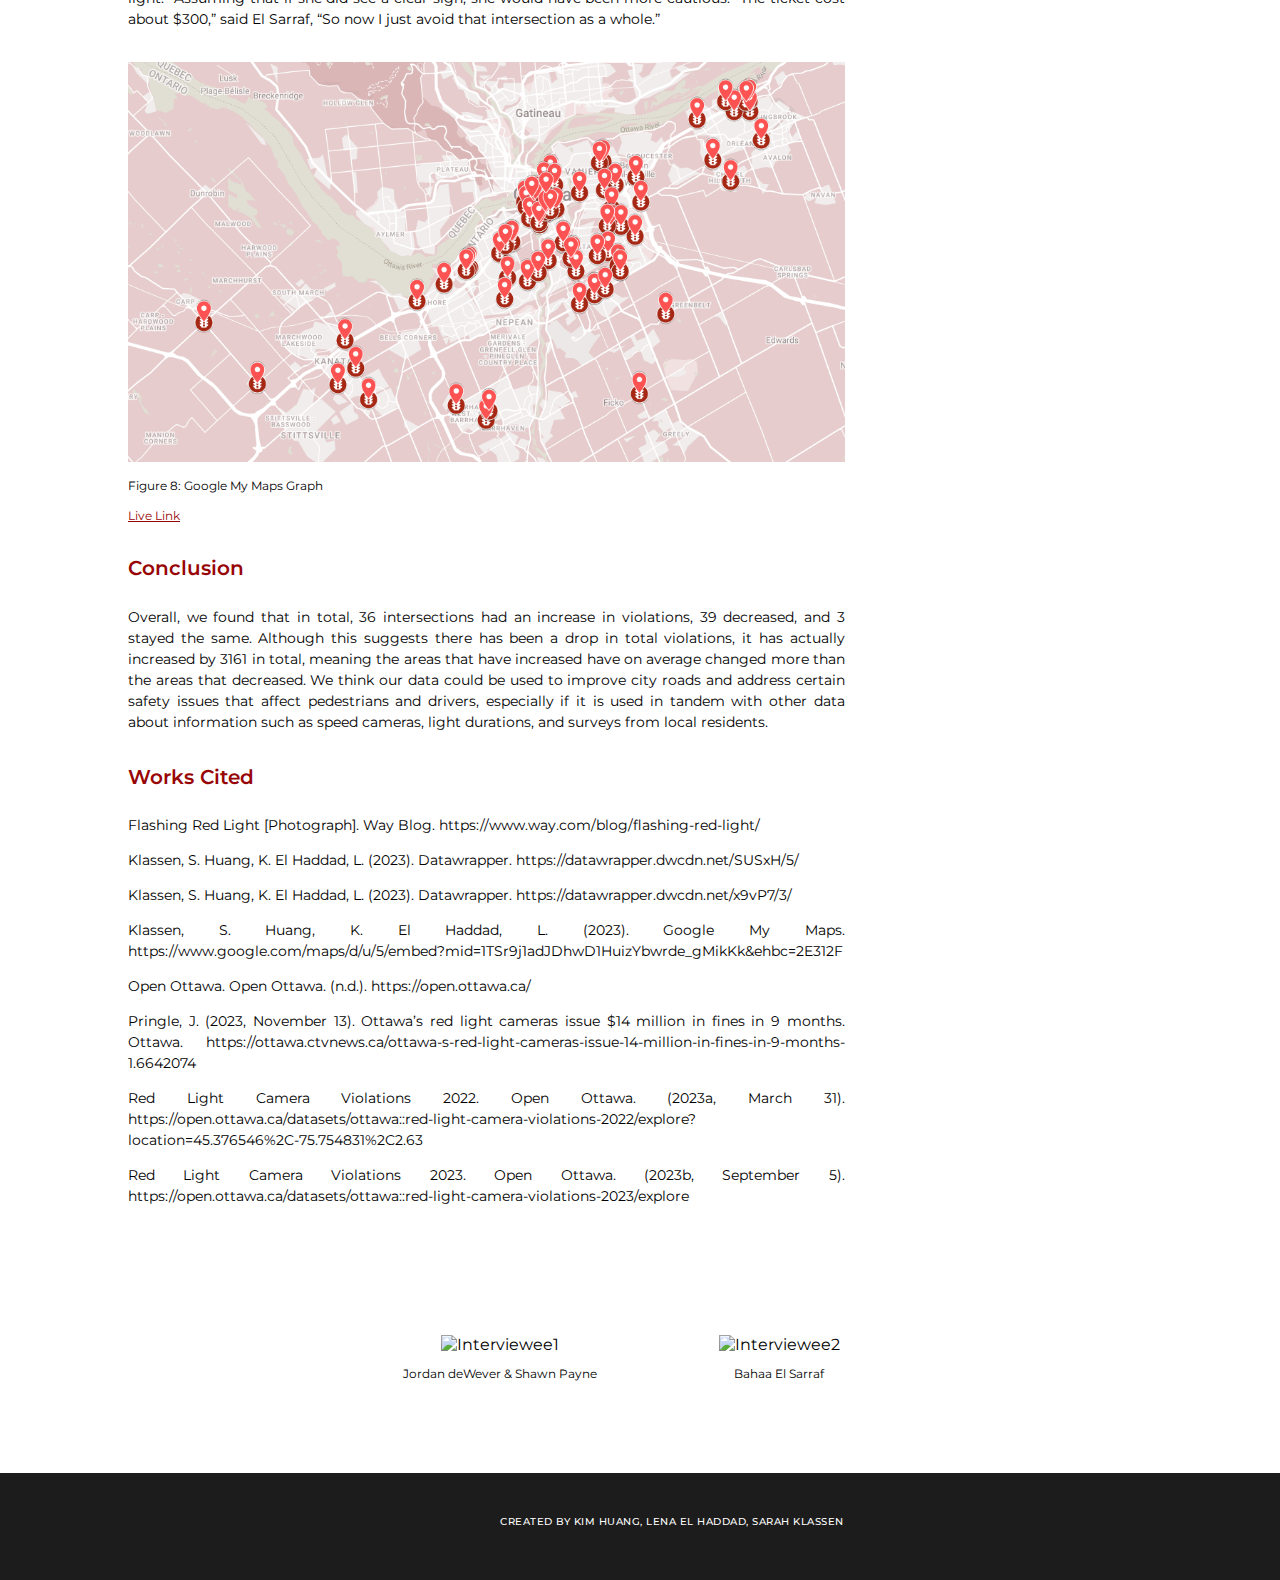
==== commit 20f339a8: "added story title/headline" ====
--- a/index.html
+++ b/index.html
@@ -26,7 +26,7 @@
 
     <div id="Header">
         <p id="Credits">Written by Kim Huang, Lena El Haddad, Sarah Klassen</p>
-        <h2>2022-23 Red Light Data Ottawa</h2>
+        <h2>Red Light Runners, is it Their Fault or the City’s?</h2>
         <p id="HeaderText">This paper will analyze data taken from the Open source portal of the City of Ottawa using the Red Light Camera Violation Data sets taken from the year 2022 and 2023</p>
     </div>
 
